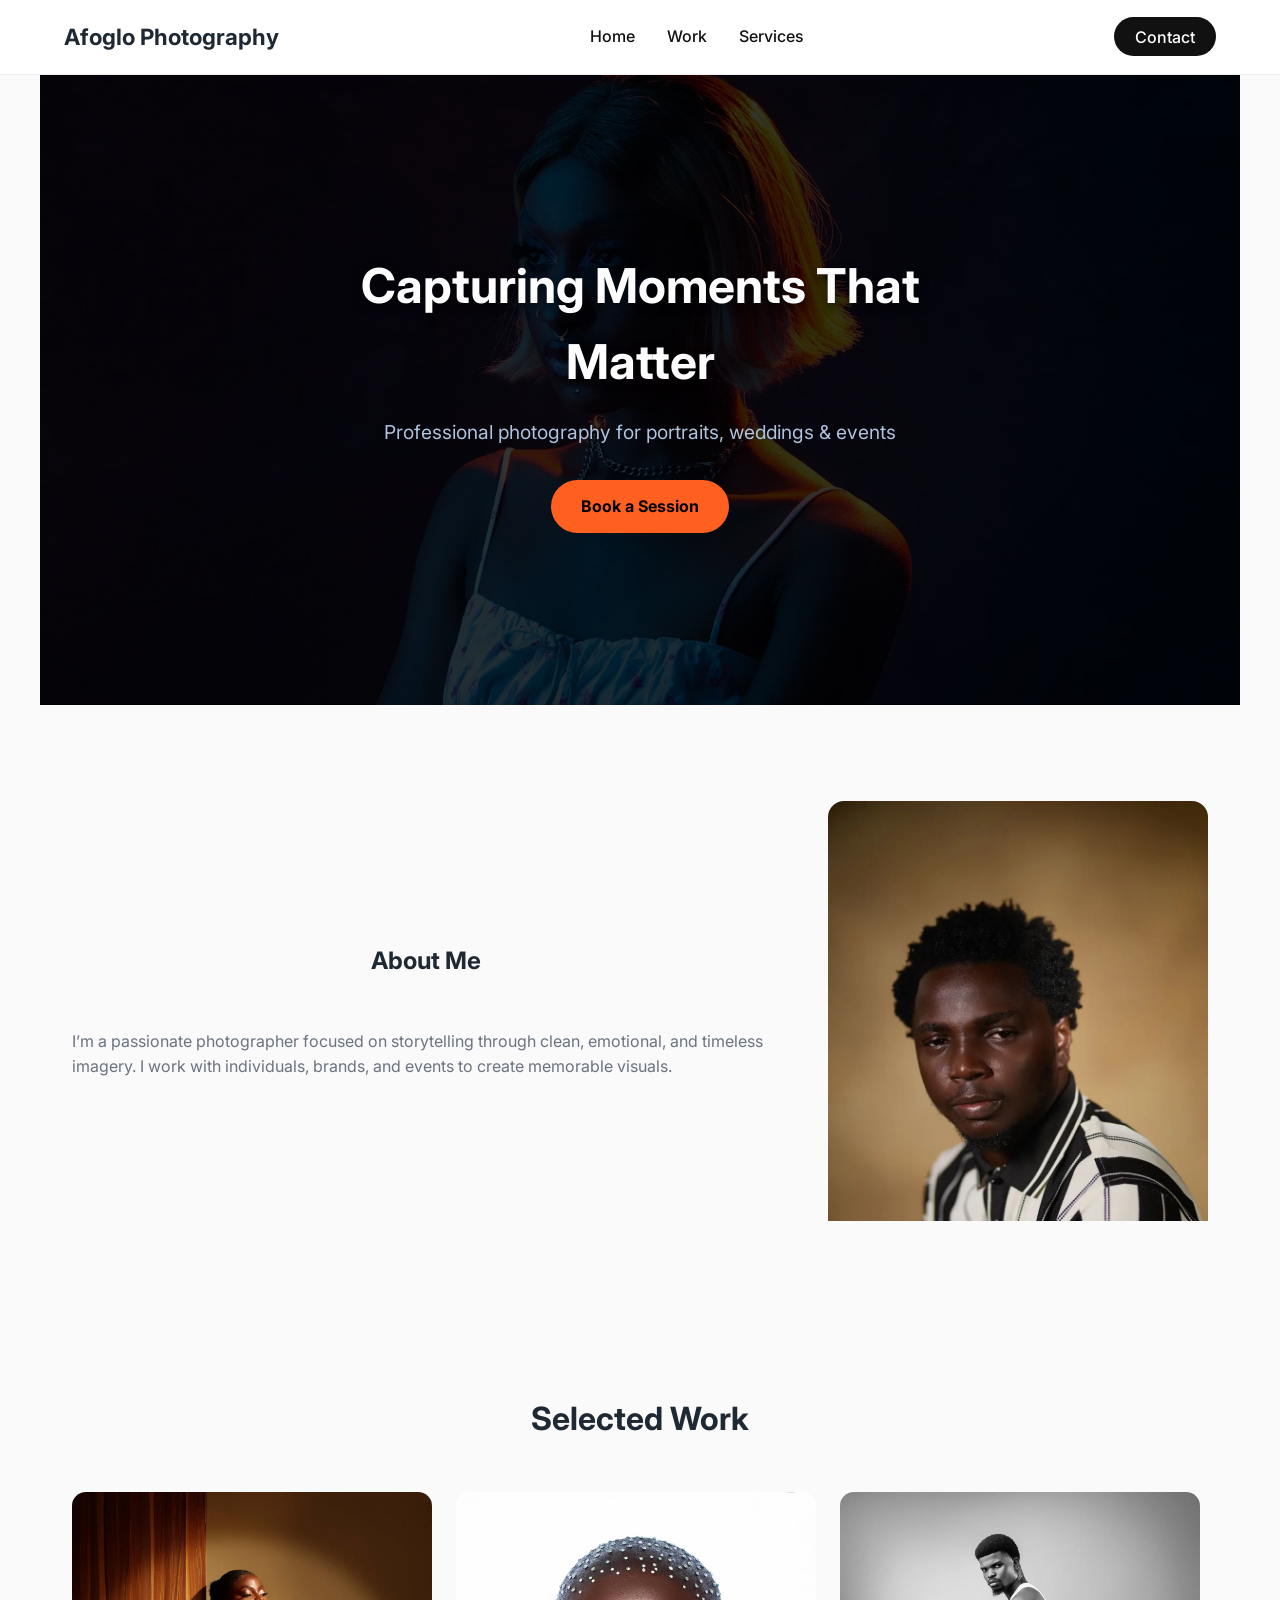
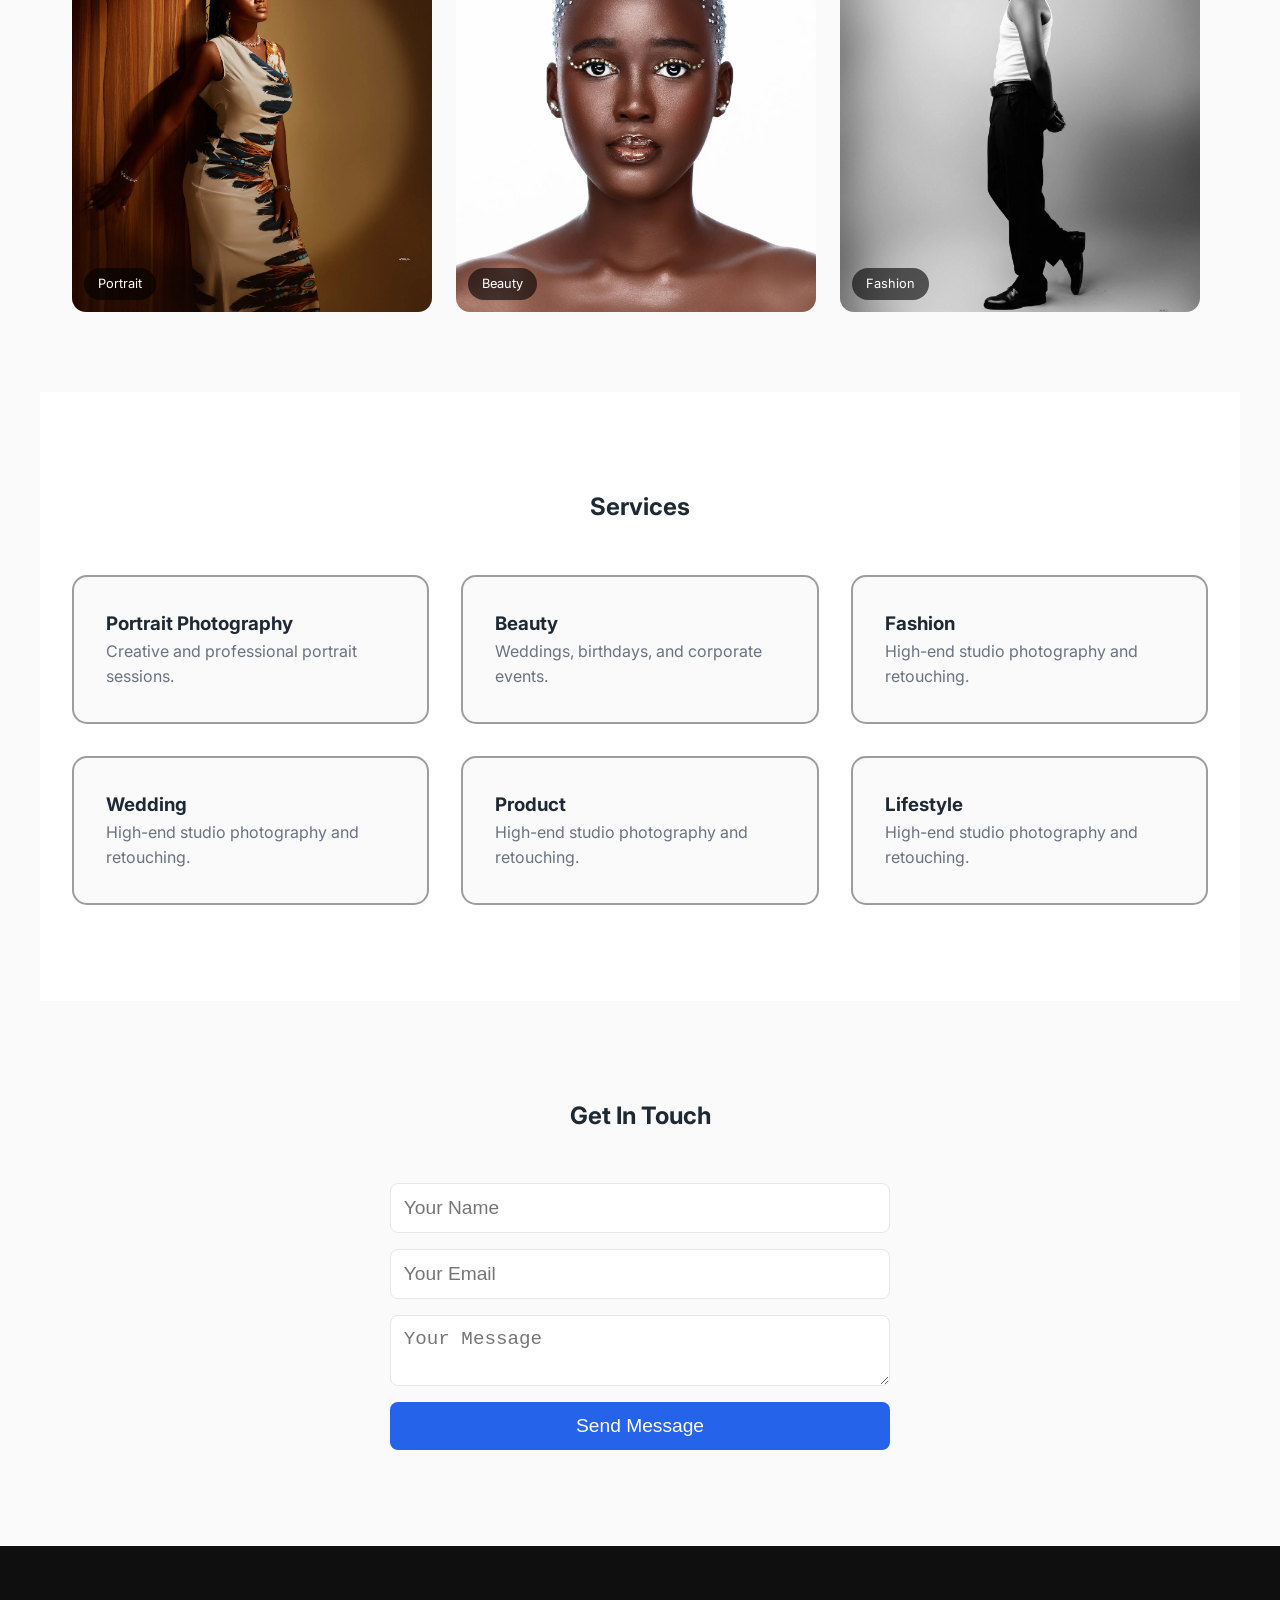
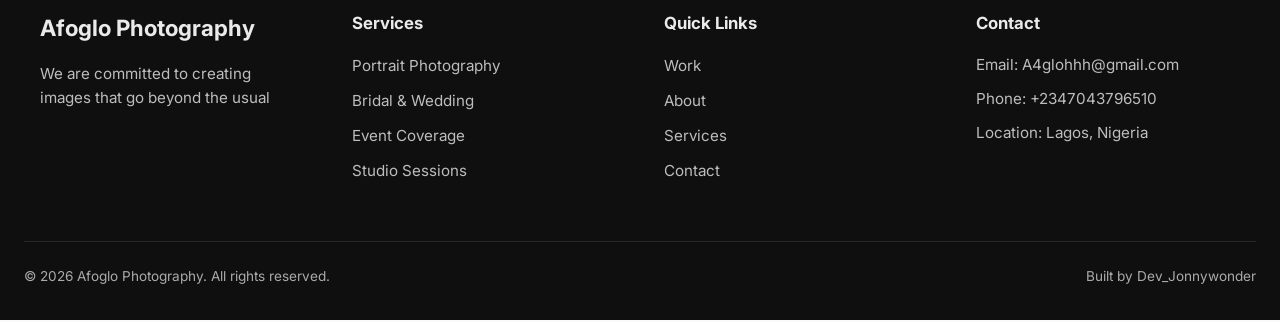
==== index.html @ d900d362 "update all the changes made" ====
<!DOCTYPE html>
<html lang="en">

<head>
  <meta charset="UTF-8" />
  <meta name="viewport" content="width=device-width, initial-scale=1.0" />
  <title>Photographer Portfolio</title>

  <link href="https://fonts.googleapis.com/css2?family=Inter:wght@300;400;600&display=swap" rel="stylesheet">
  <link rel="stylesheet" href="/styles/afoglo.css">
</head>

<body>

  <!-- ================= NAVBAR ================= -->
  <header class="site-header">
    <nav class="navbar">
      <h1 class="logo">Afoglo Photography</h1>

      <!-- Mobile menu toggle -->
      <div class="mobile-menu-toggle">&#9776;</div>

      <ul class="nav-links">
        <li><a href="index.html">Home</a></li>
        <li><a href="#selected-work">Work</a></li>
        <li><a href="#services">Services</a></li>

      </ul>
      <ul class="nav-cta">
        <li><a href="#contact" class="cta-link">Contact</a></li>
      </ul>

    </nav>
  </header>

  <!-- ================= HERO ================= -->
  <section class="hero">
    <div class="hero-content">
      <h1>Capturing Moments That Matter</h1>
      <p>Professional photography for portraits, weddings & events</p>

      <div class="hero-buttons">
        <!-- <a href="#portfolio" class="btn">View Portfolio</a> -->
        <a href="#contact" class="btn btn-outline">Book a Session</a>
      </div>
    </div>
  </section>

  <!-- ================= ABOUT ================= -->
  <section id="about" class="about">
    <div class="about-container">
      <!-- text and h2 first -->
      <div class="about-text">
        <h2>About Me</h2>
        <p>
          I’m a passionate photographer focused on storytelling through
          clean, emotional, and timeless imagery. I work with individuals,
          brands, and events to create memorable visuals.
        </p>
      </div>
      <!--text to the end  -->
      <div class="about-image">
        <img src="/images/afo-by-day.webp" alt="Photographer portrait" loading="lazy">
      </div>
    </div>
  </section>

  <!-- ================= SELECTED WORK ================= -->
  <section class="selected-work" id="selected-work">
    <div class="section-header">
      <h2>Selected Work</h2>
    </div>

    <div class="work-scroll-wrapper">
      <div class="work-scroll">
        <div class="work-card">
          <img src="/images/Portrait-one(Ireti).webp" alt="portrait-picture/Afoglo/photography" loading="lazy">
          <a href="#" class="tag">Portrait</a>
        </div>
        <div class="work-card">
          <img src="/images/Beauty-two(Bukola).webp" alt="portrait-picture/Afoglo/photography" loading="lazy">
          <a href="#" class="tag">Beauty</a>
        </div>
        <div class="work-card">
          <img src="images/Fashion-one(Kiral).webp" alt="portrait-picture/Afoglo/photography" loading="lazy">
          <a href="#" class="tag">Fashion</a>
        </div>
        <div class="work-card">
          <img src="images/Wedding-one.webp" alt="portrait-picture/Afoglo/photography" loading="lazy">
          <a href="#" class="tag">Wedding</a>
        </div>
        <div class="work-card">
          <img src="images/Product-one (ADEWEX).webp" alt="portrait-picture/Afoglo/photography" loading="lazy">
          <a href="#" class="tag">Product</a>
        </div>
        <div class="work-card">
          <img src="images/lifestyle-one.webp" alt="portrait-picture/Afoglo/photography" loading="lazy">
          <a href="#" class="tag">Lifestyle</a>
        </div>
      </div>

    </div>

  </section>

  <!-- ================= SERVICES ================= -->
  <section id="services" class="services">
    <h2>Services</h2>

    <div class="services-grid">
      <div class="service-card">
        <h3>Portrait Photography</h3>
        <p>Creative and professional portrait sessions.</p>
      </div>

      <div class="service-card">
        <h3>Beauty</h3>
        <p>Weddings, birthdays, and corporate events.</p>
      </div>

      <div class="service-card">
        <h3>Fashion</h3>
        <p>High-end studio photography and retouching.</p>
      </div>
      <div class="service-card">
        <h3>Wedding</h3>
        <p>High-end studio photography and retouching.</p>
      </div>
      <div class="service-card">
        <h3>Product</h3>
        <p>High-end studio photography and retouching.</p>
      </div>
      <div class="service-card">
        <h3>Lifestyle</h3>
        <p>High-end studio photography and retouching.</p>
      </div>
    </div>
  </section>

  <!-- ================= CONTACT ================= -->
  <section id="contact" class="contact">
    <h2>Get In Touch</h2>

    <form class="contact-form">
      <input type="text" placeholder="Your Name" required>
      <input type="email" placeholder="Your Email" required>
      <textarea placeholder="Your Message" required></textarea>
      <button type="submit">Send Message</button>
    </form>
  </section>

  <!-- ================= FOOTER ================= -->
  <footer class="site-footer">
    <div class="footer-container">

      <!-- BRAND / LOGO -->
      <div class="footer-brand">
        <h2 class="footer-logo">Afoglo Photography</h2>
        <p>
          We are committed to creating images that go beyond the usual
        </p>
      </div>

      <!-- SERVICES -->
      <div class="footer-links">
        <h4>Services</h4>
        <ul>
          <li><a href="#services">Portrait Photography</a></li>
          <li><a href="#services">Bridal & Wedding</a></li>
          <li><a href="#services">Event Coverage</a></li>
          <li><a href="#services">Studio Sessions</a></li>
        </ul>
      </div>

      <!-- QUICK LINKS -->
      <div class="footer-links">
        <h4>Quick Links</h4>
        <ul>
          <li><a href="#selected-work">Work</a></li>
          <li><a href="#about">About</a></li>
          <li><a href="#services">Services</a></li>
          <li><a href="#contact">Contact</a></li>
        </ul>
      </div>

      <!-- CONTACT -->
      <div class="footer-contact">
        <h4>Contact</h4>
        <p>Email: <a href="mailto:A4glohhh@gmail.com">A4glohhh@gmail.com
          </a></p>
        <p>Phone: <a href="tel:07043796510">+2347043796510</a></p>
        <p>Location: Lagos, Nigeria</p>
      </div>

    </div>

    <!-- BOTTOM BAR -->
    <div class="footer-bottom">
      <p>© 2026 Afoglo Photography. All rights reserved.</p>
      <p>Built by Dev_Jonnywonder</p>
    </div>
  </footer>
  <script src="js/navbar.js" defer></script>
</body>

</html>
---- styles/afoglo.css ----
* {
  margin: 0;
  padding: 0;
  box-sizing: border-box;
}

body {
  font-family: 'Inter', sans-serif;
  background: #fafafa;
  color: #1f2933;
  line-height: 1.6;
}

img {
  /* width: 100%; */
  display: block;
}

/* desktop */
.site-header {
  position: sticky;
  top: 0;
  background: #ffffff;
  z-index: 1000;
  border-bottom: 1px solid #eee;
}

.navbar {
  max-width: 1200px;
  margin: auto;
  padding: 1.2rem 1.5rem;
  display: flex;
  align-items: center;
  justify-content: space-between;
}

.logo {
  font-size: 1.4rem;
  font-weight: 700;
}

/* NAV LINKS */
.nav-links {
  display: flex;
  gap: 2rem;
  list-style: none;
}

.nav-links a {
  text-decoration: none;
  color: #111;
  font-weight: 500;
}

/* CTA */
.nav-cta {
  list-style: none;
}

.nav-cta a {
  background: #111;
  color: #fff;
  padding: 0.6rem 1.3rem;
  border-radius: 30px;
  text-decoration: none;
  font-weight: 500;
}

/* MOBILE TOGGLE */
.mobile-menu-toggle {
  display: none;
  font-size: 1.8rem;
  cursor: pointer;
}

/* mobile navbar */
@media (max-width: 768px) {
  .mobile-menu-toggle {
    display: block;
  }

  /* Hide nav links by default */
  .nav-links {
    position: absolute;
    top: 100%;
    left: 0;
    width: 100%;
    background: #ffffff;
    flex-direction: column;
    align-items: center;
    gap: 1.5rem;
    padding: 2rem 0;
    display: none;
    border-bottom: 1px solid #eee;
  }

  /* Show menu when active */
  .nav-links.active {
    display: flex;
  }

  /* Keep CTA OUTSIDE menu */
  .nav-cta {
    display: none;
  }
}


/* ================= HERO ================= */
.hero {
  position: relative;
  min-height: 70vh;
  display: flex;
  align-items: center;
  justify-content: center;
  text-align: center;
  /* padding: 3rem 2rem; */

  background:
    linear-gradient(rgba(0, 0, 0, 0.55), rgba(0, 0, 0, 0.55)),
    url("/images/bg-image.webp") center / cover no-repeat;

}

.hero h1 {
  color: #FDFDFD;
  font-size: 3rem;
  margin-bottom: 1rem;
  text-shadow: 0px 4px 10px rgba(0, 0, 0, 0.5);
}

.hero p {
  color: #B0C4DE;
  line-height: 1, 6;
  font-size: 1.2rem;
  margin: 1rem 0 2rem;
}

.hero-buttons {
  display: flex;
  justify-content: center;
  gap: 1rem;
}

.hero::before {
  content: "";
  position: absolute;
  inset: 0;
  background: rgba(0, 0, 0, 0.55);
  /* dark overlay */
}

.hero-content {
  position: relative;
  z-index: 2;
  max-width: 700px;
  padding: 0 1rem;
}

/* Buttons */

.btn-outline {
  padding: 0.85rem 1.9rem;
  border-radius: 30px;
  text-decoration: none;
  font-size: 1rem;
  font-weight: bold;
  background: transparent;
  border: none;
  color: #000;
  background-color: #ff5f1f;
  transition: 0.55s ease;
}

.btn-outline:hover {
  background: #E64A19;
  color: white;
  border: none;
}

/* ================= SECTIONS ================= */
section {
  max-width: 1200px;
  margin: auto;
  padding: 6rem 2rem;
}

section h2 {
  text-align: center;
  margin-bottom: 3rem;
}


/* ================= ABOUT ================= */
.about-container {
  display: flex;
  gap: 3rem;
  align-items: center;
}

.about-image {
  max-width: 380px;
  max-height: 420px;
  width: 100%;
  overflow: hidden;
}

.about-image img {
  width: 100%;
  height: 100%;
  border-radius: 16px;
  object-fit: cover;

}

.about-text p {
  color: #6b7280;
}

/* ================= SELECTED WORK SCROLL ================= */
.selected-work {
  padding: 4rem 2rem;
}

.section-header h2 {
  margin-top: 12px;
  font-size: 2rem;
  text-align: center;
}

.work-scroll {
  display: flex;
  gap: 1.5rem;
  overflow-x: auto;
  padding-bottom: 1rem;
  scroll-snap-type: x mandatory;
  -webkit-overflow-scrolling: touch;
}

.work-scroll::-webkit-scrollbar {
  height: 6px;
}

.work-scroll::-webkit-scrollbar-thumb {
  background: #d1d5db;
  border-radius: 10px;
}

.work-scroll img {
  width: 280px;
  height: 380px;
  object-fit: cover;
  border-radius: 14px;
  flex-shrink: 0;
  scroll-snap-align: start;
  transition: transform 0.3s ease;
  cursor: pointer;
}

.work-scroll img:hover {
  transform: scale(1.04);
}


/* ================= CATEGORY TAGS ================= */
.tag {
  position: absolute;
  bottom: 12px;
  left: 12px;
  padding: 6px 14px;
  background: rgba(0, 0, 0, 0.6);
  color: #fff;
  border-radius: 20px;
  font-size: 0.8rem;
  text-decoration: none;
  transition: background 0.3s;
}

.tag:hover {
  background: #828ea7;
  font-weight: bold;
}

/* ================= SELECTED WORK IMAGE SIZING ================= */
.work-card {
  position: relative;
  flex-shrink: 0;
  width: calc((100vw - 6rem) / 3);
  /* 3 images on desktop */
  max-width: 360px;
}

.work-card img {
  width: 100%;
  height: 420px;
  object-fit: cover;
  border-radius: 14px;
}

/* Tablet – 2 images */
@media (max-width: 1024px) {
  .work-card {
    width: calc((100vw - 4rem) / 2);
  }
}

/* Mobile – 1 image */
@media (max-width: 600px) {
  .work-card {
    width: 85vw;
  }
}

/* ================= PORTFOLIO ================= */
.portfolio-grid {
  display: grid;
  grid-template-columns: repeat(auto-fit, minmax(280px, 1fr));
  gap: 1.5rem;
}

.portfolio-grid img {
  border: 2px solid;
  border-radius: 12px;
  transition: transform 0.3s ease;
}

.portfolio-grid img:hover {
  transform: scale(1.05);
}

/* ================= SERVICES ================= */
.services {
  background: #ffffff;
}

/* desktop */
.services-grid {
  display: grid;
  grid-template-columns: repeat(3, 1fr);
  gap: 2rem;
}

/* tablet */
@media (max-width: 1024px) {
  .services-grid {
    grid-template-columns: repeat(2, 1fr);
  }
}

/* mobile */
@media (max-width: 600px) {
  .services-grid {
    grid-template-columns: 1fr;
  }
}

.service-card {
  padding: 2rem;
  background: #fafafa;
  border-radius: 15px;
  border: 2px solid #9c9d9e;
}

.service-card p {
  color: #6b7280;
}

.service-card:hover {
  transform: translateY(-6px);
  transition: 0.3s ease;
}

/* ================= CONTACT ================= */
.contact-form {
  max-width: 500px;
  margin: auto;
  display: flex;
  flex-direction: column;
  gap: 1rem;
}

.contact-form input,
.contact-form textarea {
  padding: 0.8rem;
  background: #ffffff;
  border: 1px solid #e5e7eb;
  border-radius: 8px;
  color: #1f2933;
  font-size: 1.2rem;
}

.contact-form button {
  background: #2563eb;
  border: none;
  padding: 0.8rem;
  border-radius: 8px;
  color: #ffffff;
  cursor: pointer;
  font-size: 1.2rem;
}

/* ================= FOOTER ================= */
.site-footer {
  background: #0f0f0f;
  color: #eaeaea;
  padding: 4rem 1.5rem 2rem;
}

.footer-container {
  max-width: 1200px;
  margin: auto;
  display: grid;
  grid-template-columns: repeat(4, 1fr);
  gap: 3rem;
}

/* Brand */
.footer-logo {
  font-size: 1.4rem;
  margin-bottom: 1rem;
}

.footer-brand p {
  font-size: 0.95rem;
  color: #bdbdbd;
  line-height: 1.6;
}

/* Links */
.footer-links h4,
.footer-contact h4 {
  margin-bottom: 1rem;
  font-size: 1.05rem;
}

.footer-links ul {
  list-style: none;
  padding: 0;
}

.footer-links li {
  margin-bottom: 0.6rem;
}

.footer-links a,
.footer-contact a {
  color: #bdbdbd;
  text-decoration: none;
  font-size: 0.95rem;
}

.footer-links a:hover,
.footer-contact a:hover {
  color: #ffffff;
}

/* Contact */
.footer-contact p {
  font-size: 0.95rem;
  margin-bottom: 0.6rem;
  color: #bdbdbd;
}

/* Bottom bar */
.footer-bottom {
  margin-top: 3rem;
  padding-top: 1.5rem;
  border-top: 1px solid rgba(255, 255, 255, 0.1);
  display: flex;
  justify-content: space-between;
  flex-wrap: wrap;
  font-size: 0.85rem;
  color: #aaa;
}

/* Responsiveness for footer */
@media (max-width: 900px) {
  .footer-container {
    grid-template-columns: repeat(2, 1fr);
  }
}

@media (max-width: 600px) {
  .footer-container {
    grid-template-columns: 1fr;
    text-align: center;
  }

  .footer-bottom {
    flex-direction: column;
    gap: 0.6rem;
    text-align: center;
  }
}

/* ================= RESPONSIVE ================= */
@media (max-width: 768px) {
  .about-container {
    flex-direction: column;
    text-align: center;
  }

  .about-image {
    max-width: 260px;
    max-height: 300px;
  }

  .about-text {
    order: 2;
  }

  .about-image {
    order: 1;
  }

  .hero h2 {
    font-size: 2.2rem;
  }

  .nav-links {
    gap: 1.2rem;
  }
}

/* MOBILE */
@media (max-width: 768px) {
  .scroll-row img {
    width: 240px;
    height: 320px;
  }
}
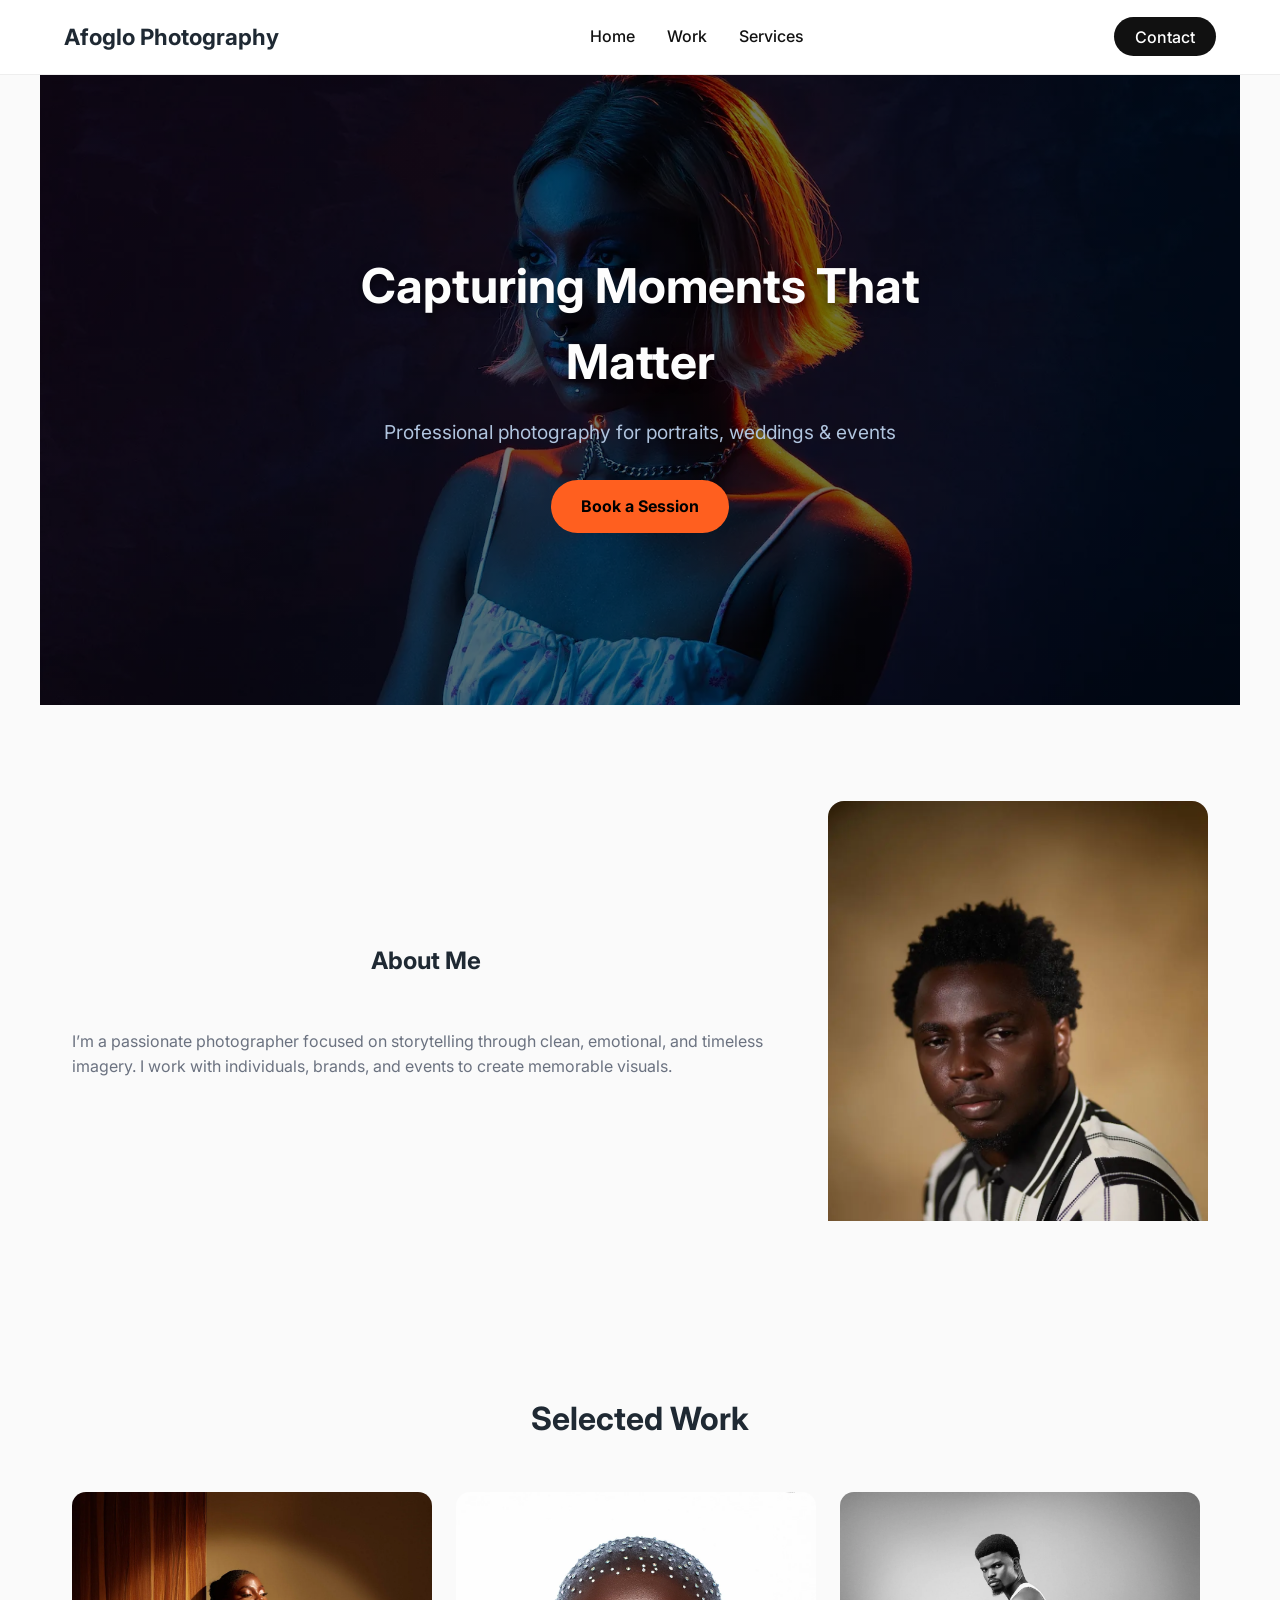
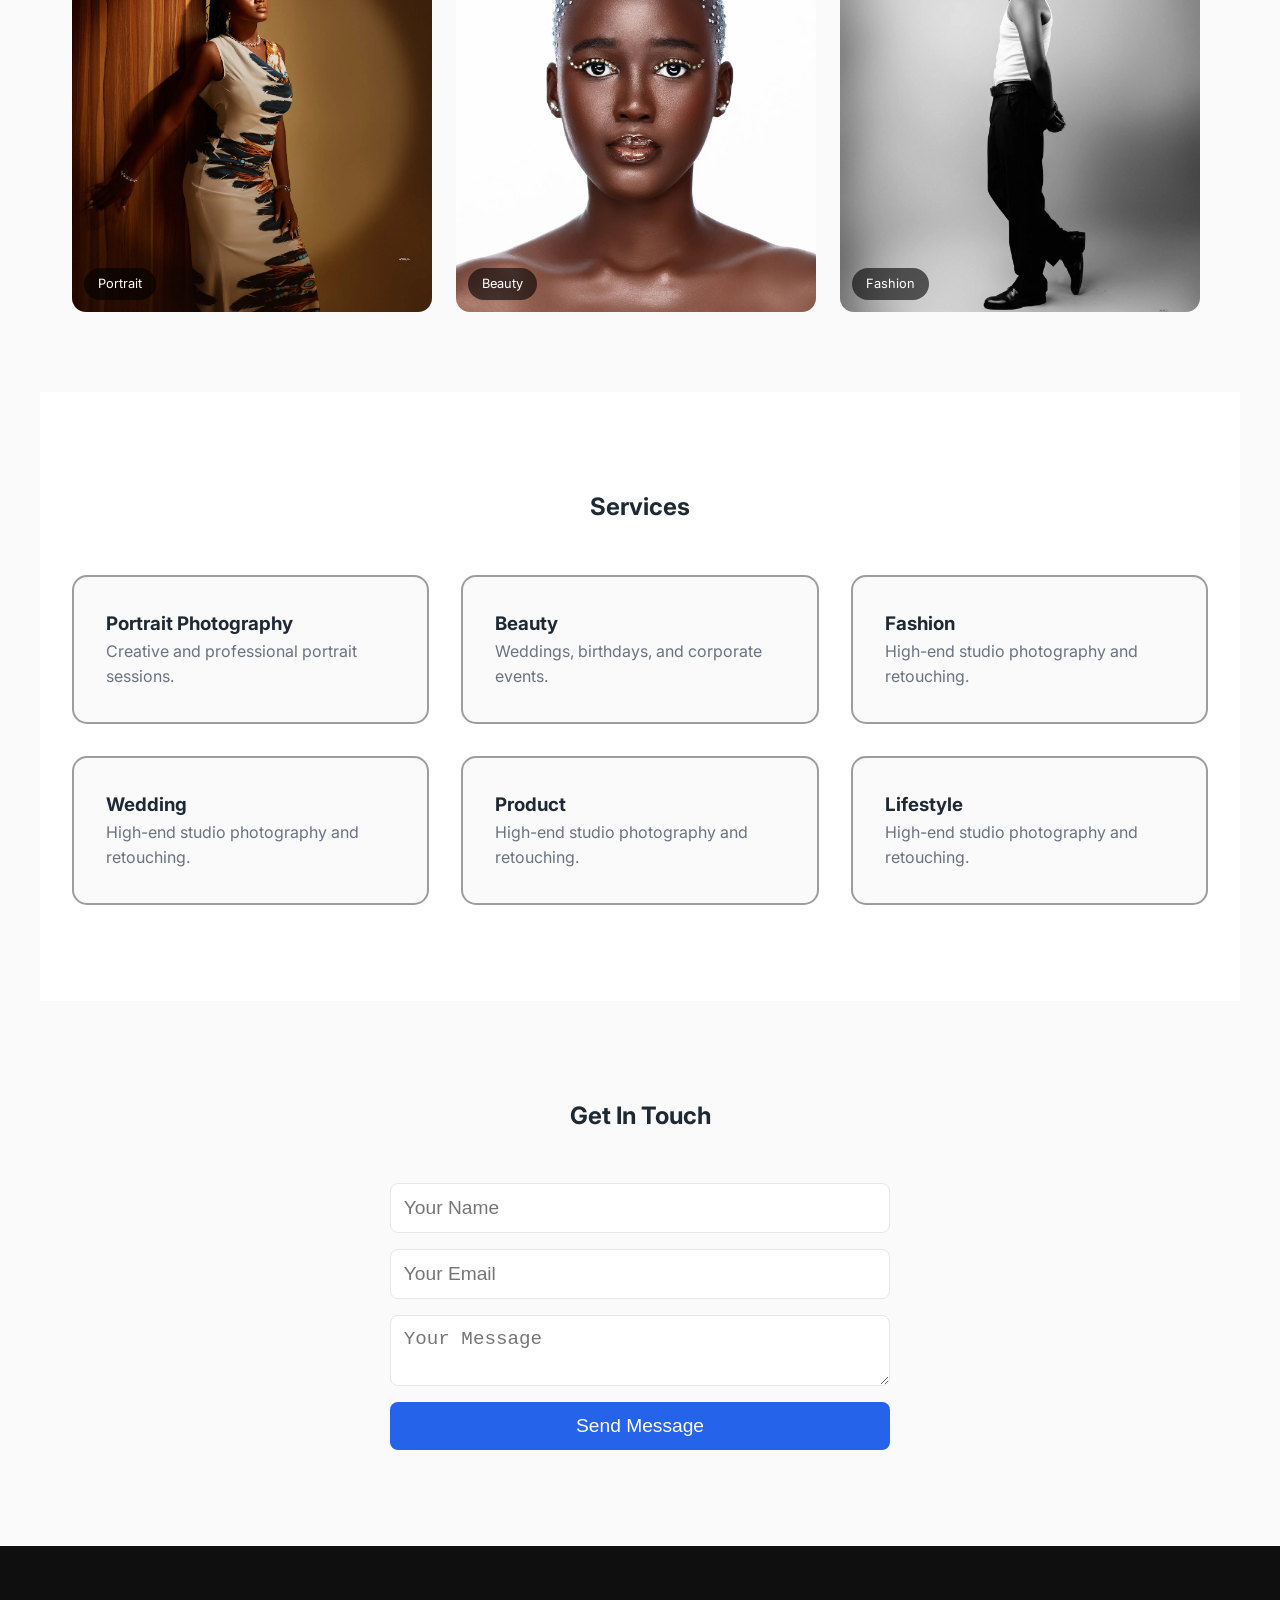
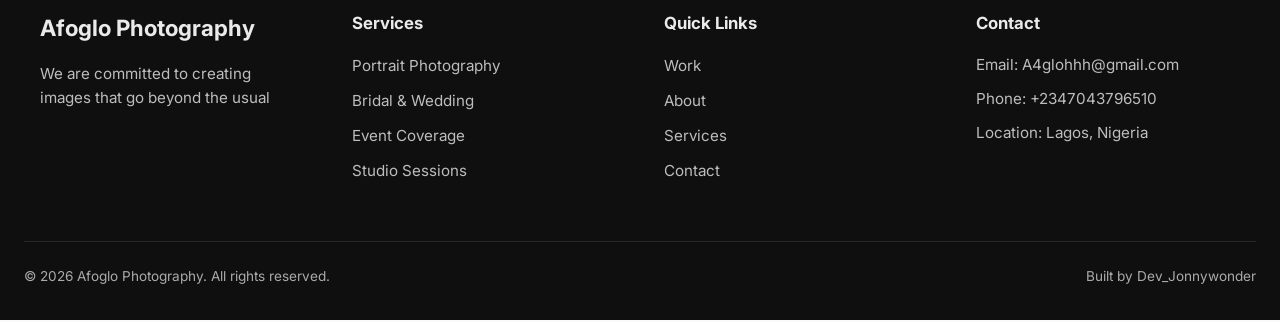
==== commit de0df8d3: "update all changes made recently" ====
--- a/index.html
+++ b/index.html
@@ -7,12 +7,13 @@
   <title>Photographer Portfolio</title>
 
   <link href="https://fonts.googleapis.com/css2?family=Inter:wght@300;400;600&display=swap" rel="stylesheet">
+
   <link rel="stylesheet" href="/styles/afoglo.css">
 </head>
 
 <body>
 
-  <!-- ================= NAVBAR ================= -->
+  <!--  NAVBAR-->
   <header class="site-header">
     <nav class="navbar">
       <h1 class="logo">Afoglo Photography</h1>
@@ -33,20 +34,21 @@
     </nav>
   </header>
 
-  <!-- ================= HERO ================= -->
-  <section class="hero">
+  <!-- HERO -->
+  <section class="hero" style="background:
+    linear-gradient(rgba(0, 0, 0, 0.55), rgba(0, 0, 0, 0.55)),
+    url('/images/bg-image.webp') center / cover no-repeat;">
     <div class="hero-content">
       <h1>Capturing Moments That Matter</h1>
       <p>Professional photography for portraits, weddings & events</p>
 
       <div class="hero-buttons">
-        <!-- <a href="#portfolio" class="btn">View Portfolio</a> -->
         <a href="#contact" class="btn btn-outline">Book a Session</a>
       </div>
     </div>
   </section>
 
-  <!-- ================= ABOUT ================= -->
+  <!-- ABOUT -->
   <section id="about" class="about">
     <div class="about-container">
       <!-- text and h2 first -->
@@ -65,7 +67,7 @@
     </div>
   </section>
 
-  <!-- ================= SELECTED WORK ================= -->
+  <!-- SELECTED WORK -->
   <section class="selected-work" id="selected-work">
     <div class="section-header">
       <h2>Selected Work</h2>
@@ -103,7 +105,7 @@
 
   </section>
 
-  <!-- ================= SERVICES ================= -->
+  <!--SERVICES-->
   <section id="services" class="services">
     <h2>Services</h2>
 
@@ -137,7 +139,7 @@
     </div>
   </section>
 
-  <!-- ================= CONTACT ================= -->
+  <!--CONTACT -->
   <section id="contact" class="contact">
     <h2>Get In Touch</h2>
 
@@ -149,7 +151,7 @@
     </form>
   </section>
 
-  <!-- ================= FOOTER ================= -->
+  <!--FOOTER-->
   <footer class="site-footer">
     <div class="footer-container">
 
--- a/styles/afoglo.css
+++ b/styles/afoglo.css
@@ -105,8 +105,7 @@
   }
 }
 
-
-/* ================= HERO ================= */
+/* HERO*/
 .hero {
   position: relative;
   min-height: 70vh;
@@ -114,12 +113,6 @@
   align-items: center;
   justify-content: center;
   text-align: center;
-  /* padding: 3rem 2rem; */
-
-  background:
-    linear-gradient(rgba(0, 0, 0, 0.55), rgba(0, 0, 0, 0.55)),
-    url("/images/bg-image.webp") center / cover no-repeat;
-
 }
 
 .hero h1 {
@@ -131,7 +124,7 @@
 
 .hero p {
   color: #B0C4DE;
-  line-height: 1, 6;
+  line-height: 1.6;
   font-size: 1.2rem;
   margin: 1rem 0 2rem;
 }
@@ -140,14 +133,6 @@
   display: flex;
   justify-content: center;
   gap: 1rem;
-}
-
-.hero::before {
-  content: "";
-  position: absolute;
-  inset: 0;
-  background: rgba(0, 0, 0, 0.55);
-  /* dark overlay */
 }
 
 .hero-content {
@@ -217,7 +202,35 @@
   color: #6b7280;
 }
 
-/* ================= SELECTED WORK SCROLL ================= */
+/* RESPONSIVE for About */
+@media (max-width: 768px) {
+  .about-container {
+    flex-direction: column;
+    text-align: center;
+  }
+
+  .about-image {
+    max-width: 260px;
+    max-height: 300px;
+  }
+
+  .about-text {
+    order: 2;
+  }
+
+  .about-image {
+    order: 1;
+  }
+
+  .hero h2 {
+    font-size: 2.2rem;
+  }
+
+  .nav-links {
+    gap: 1.2rem;
+  }
+}
+/*SELECTED WORK SCROLL*/
 .selected-work {
   padding: 4rem 2rem;
 }
@@ -262,7 +275,7 @@
 }
 
 
-/* ================= CATEGORY TAGS ================= */
+/*CATEGORY TAGS*/
 .tag {
   position: absolute;
   bottom: 12px;
@@ -281,7 +294,7 @@
   font-weight: bold;
 }
 
-/* ================= SELECTED WORK IMAGE SIZING ================= */
+/*SELECTED WORK IMAGE SIZING*/
 .work-card {
   position: relative;
   flex-shrink: 0;
@@ -311,24 +324,13 @@
   }
 }
 
-/* ================= PORTFOLIO ================= */
-.portfolio-grid {
-  display: grid;
-  grid-template-columns: repeat(auto-fit, minmax(280px, 1fr));
-  gap: 1.5rem;
-}
-
-.portfolio-grid img {
-  border: 2px solid;
-  border-radius: 12px;
-  transition: transform 0.3s ease;
-}
+/*PORTFOLIO*/
 
 .portfolio-grid img:hover {
   transform: scale(1.05);
 }
 
-/* ================= SERVICES ================= */
+/*SERVICES*/
 .services {
   background: #ffffff;
 }
@@ -370,7 +372,7 @@
   transition: 0.3s ease;
 }
 
-/* ================= CONTACT ================= */
+/*CONTACT*/
 .contact-form {
   max-width: 500px;
   margin: auto;
@@ -399,7 +401,7 @@
   font-size: 1.2rem;
 }
 
-/* ================= FOOTER ================= */
+/*FOOTER*/
 .site-footer {
   background: #0f0f0f;
   color: #eaeaea;
@@ -491,41 +493,4 @@
     gap: 0.6rem;
     text-align: center;
   }
-}
-
-/* ================= RESPONSIVE ================= */
-@media (max-width: 768px) {
-  .about-container {
-    flex-direction: column;
-    text-align: center;
-  }
-
-  .about-image {
-    max-width: 260px;
-    max-height: 300px;
-  }
-
-  .about-text {
-    order: 2;
-  }
-
-  .about-image {
-    order: 1;
-  }
-
-  .hero h2 {
-    font-size: 2.2rem;
-  }
-
-  .nav-links {
-    gap: 1.2rem;
-  }
-}
-
-/* MOBILE */
-@media (max-width: 768px) {
-  .scroll-row img {
-    width: 240px;
-    height: 320px;
-  }
 }
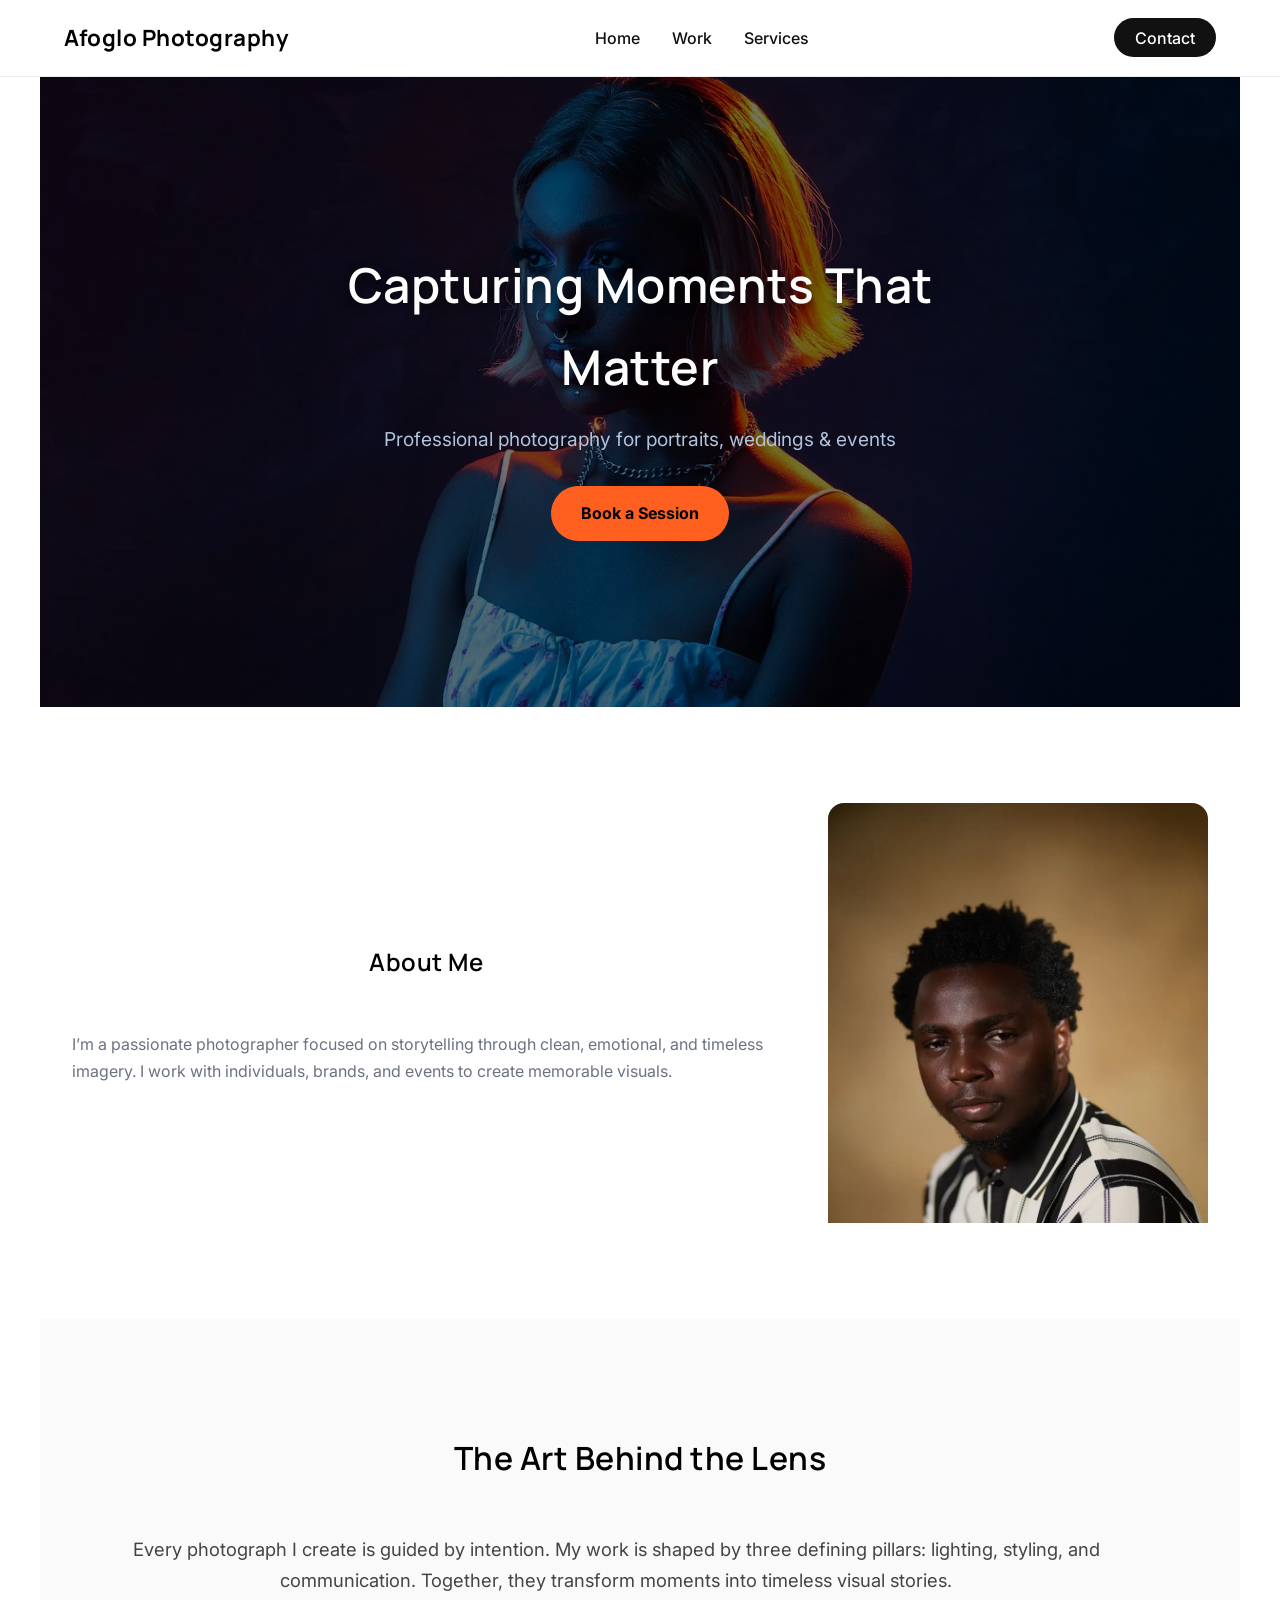
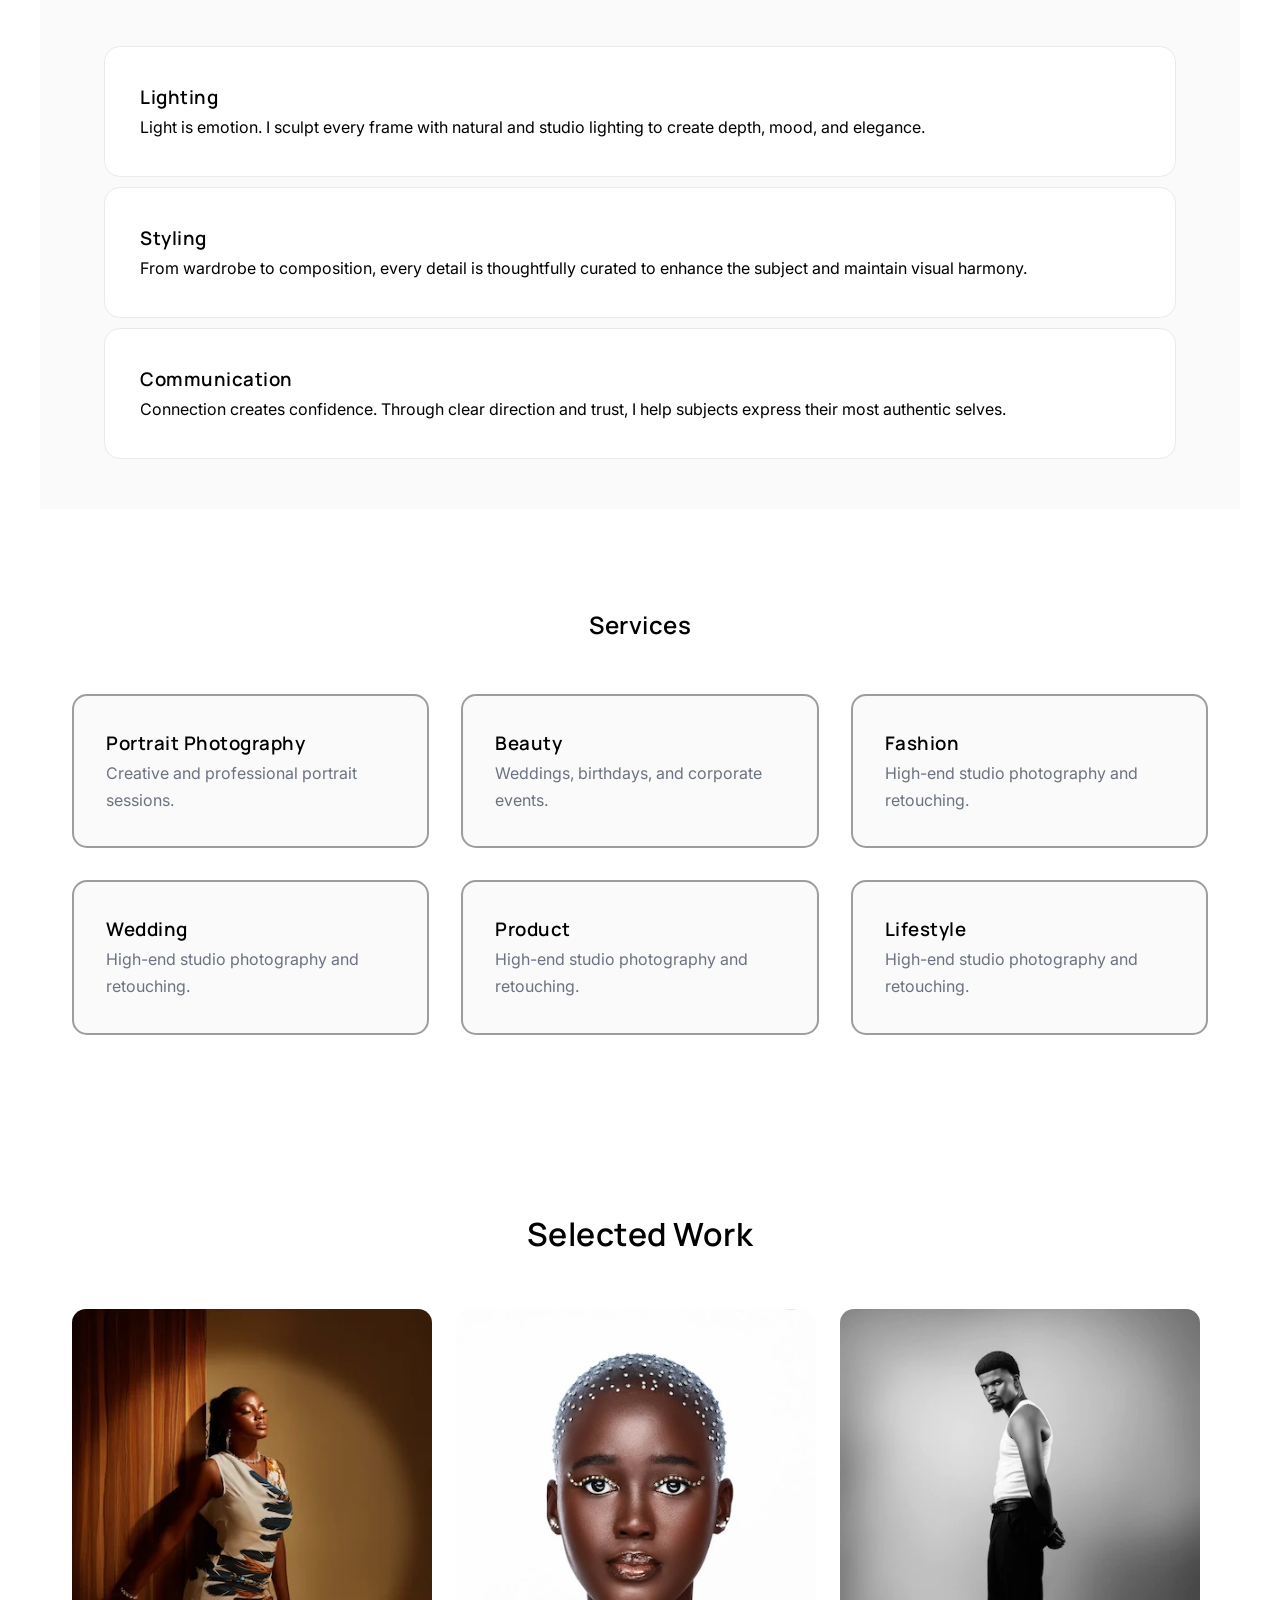
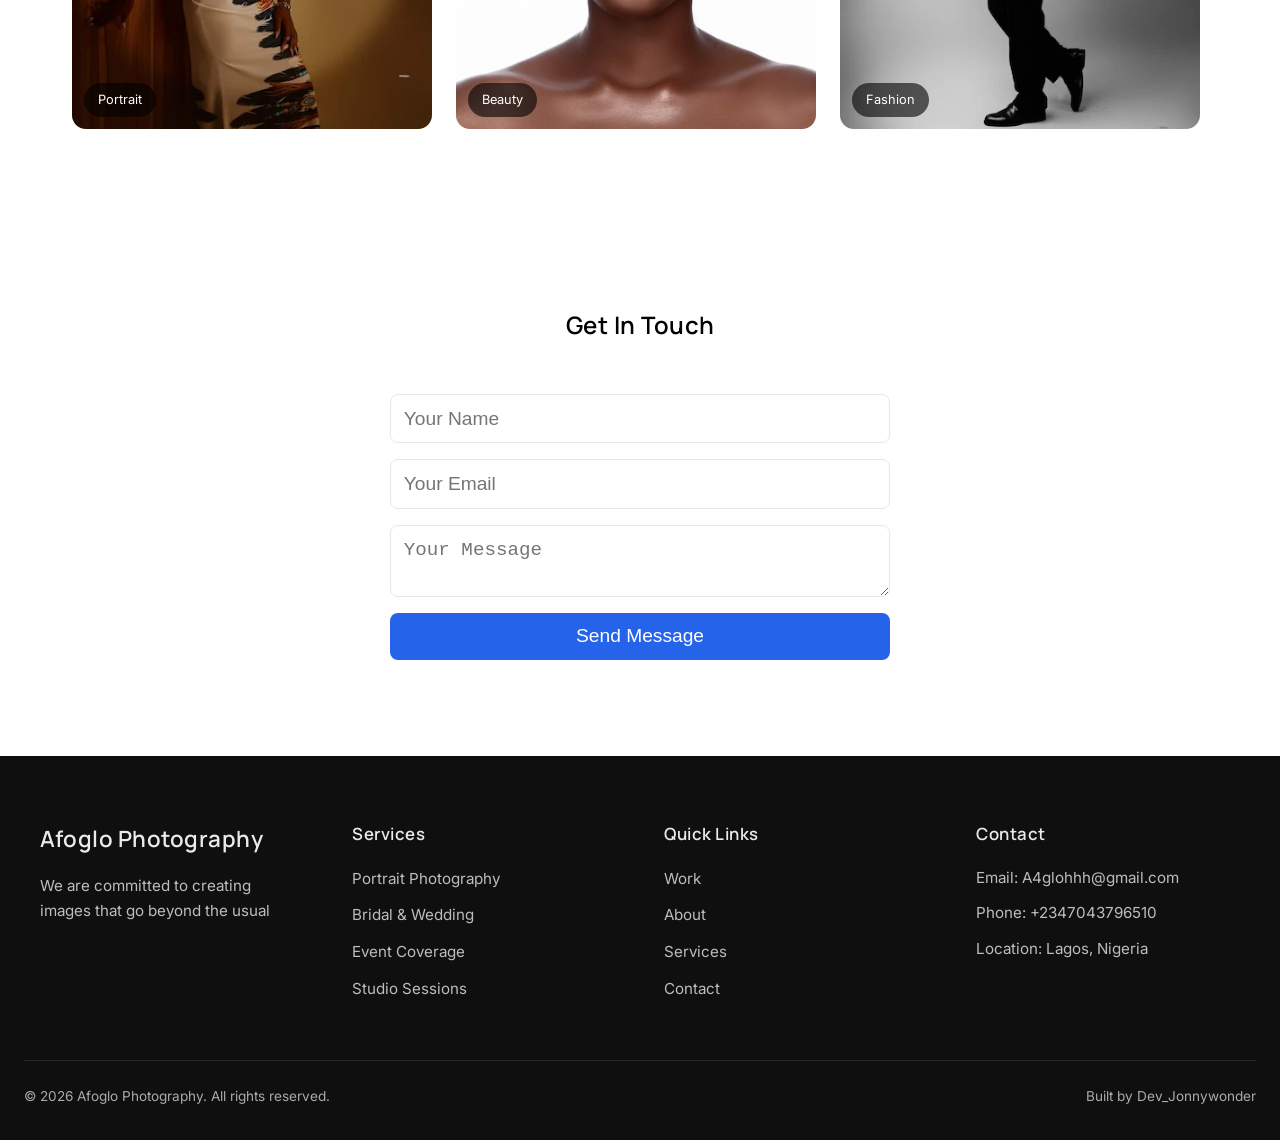
==== commit f41bb2e0: "update all changes made" ====
--- a/index.html
+++ b/index.html
@@ -5,9 +5,7 @@
   <meta charset="UTF-8" />
   <meta name="viewport" content="width=device-width, initial-scale=1.0" />
   <title>Photographer Portfolio</title>
-
-  <link href="https://fonts.googleapis.com/css2?family=Inter:wght@300;400;600&display=swap" rel="stylesheet">
-
+<link href="https://fonts.googleapis.com/css2?family=Inter:wght@300;400;500&family=Manrope:wght@400;500;600;700&display=swap" rel="stylesheet">
   <link rel="stylesheet" href="/styles/afoglo.css">
 </head>
 
@@ -66,7 +64,78 @@
       </div>
     </div>
   </section>
-
+  <section class="inspiration" id="inspiration">
+  <div class="section-header">
+    <h2>The Art Behind the Lens</h2>
+  </div>
+
+  <div class="inspiration-content">
+    <p class="inspiration-text">
+      Every photograph I create is guided by intention. 
+      My work is shaped by three defining pillars: lighting, styling, and communication. 
+      Together, they transform moments into timeless visual stories.
+    </p>
+
+    <div class="inspiration-grid">
+      <div class="inspiration-card">
+        <h3>Lighting</h3>
+        <p>
+          Light is emotion. I sculpt every frame with natural and studio lighting 
+          to create depth, mood, and elegance.
+        </p>
+      </div>
+
+      <div class="inspiration-card">
+        <h3>Styling</h3>
+        <p>
+          From wardrobe to composition, every detail is thoughtfully curated 
+          to enhance the subject and maintain visual harmony.
+        </p>
+      </div>
+
+      <div class="inspiration-card">
+        <h3>Communication</h3>
+        <p>
+          Connection creates confidence. Through clear direction and trust, 
+          I help subjects express their most authentic selves.
+        </p>
+      </div>
+    </div>
+  </div>
+</section>
+<!--SERVICES-->
+  <section id="services" class="services">
+    <h2>Services</h2>
+
+    <div class="services-grid">
+      <div class="service-card">
+        <h3>Portrait Photography</h3>
+        <p>Creative and professional portrait sessions.</p>
+      </div>
+
+      <div class="service-card">
+        <h3>Beauty</h3>
+        <p>Weddings, birthdays, and corporate events.</p>
+      </div>
+
+      <div class="service-card">
+        <h3>Fashion</h3>
+        <p>High-end studio photography and retouching.</p>
+      </div>
+      <div class="service-card">
+        <h3>Wedding</h3>
+        <p>High-end studio photography and retouching.</p>
+      </div>
+      <div class="service-card">
+        <h3>Product</h3>
+        <p>High-end studio photography and retouching.</p>
+      </div>
+      <div class="service-card">
+        <h3>Lifestyle</h3>
+        <p>High-end studio photography and retouching.</p>
+      </div>
+    </div>
+  </section>
   <!-- SELECTED WORK -->
   <section class="selected-work" id="selected-work">
     <div class="section-header">
@@ -76,27 +145,63 @@
     <div class="work-scroll-wrapper">
       <div class="work-scroll">
         <div class="work-card">
-          <img src="/images/Portrait-one(Ireti).webp" alt="portrait-picture/Afoglo/photography" loading="lazy">
+          <img src="images/Portrait(1)-800.webp" 
+          srcset="images/Portrait(1)-400.webp 400w,
+           images/Portrait(1)-800.webp 800w,
+           images/Portrait(1)-1000.webp 1000w" 
+          sizes="(max-width: 600px) 85vw,
+                  (max-width: 1024px) 45vw, 30vw" 
+          alt="Portrait picture by Afoglo photography" loading="lazy">
           <a href="#" class="tag">Portrait</a>
         </div>
         <div class="work-card">
-          <img src="/images/Beauty-two(Bukola).webp" alt="portrait-picture/Afoglo/photography" loading="lazy">
+          <img src="images/Beauty(1)-800.webp" 
+          srcset="images/Beauty(1)-400.webp 400w,
+          images/Beauty(1)-800.webp 800w, 
+          images/Beauty(1)-1000.webp 1000w" 
+          sizes="(max-width: 600px) 85vw,
+                (max-width: 1024px) 45vw, 30vw" 
+          alt="Beauty picture by Afoglo/photography" loading="lazy">
           <a href="#" class="tag">Beauty</a>
         </div>
         <div class="work-card">
-          <img src="images/Fashion-one(Kiral).webp" alt="portrait-picture/Afoglo/photography" loading="lazy">
+          <img src="images/Fashion(1)-800.webp" 
+          srcset="images/Fashion(1)-400.webp 400w,
+          images/Fashion(1)-800.webp 800w,
+          images/Fashion(1)-1000.webp 1000w"
+          sizes="(max-width: 600px) 85vw,
+                (max-width: 1024px) 45vw, 30vw" 
+          alt="Fashion picture by Afoglo photography" loading="lazy">
           <a href="#" class="tag">Fashion</a>
         </div>
         <div class="work-card">
-          <img src="images/Wedding-one.webp" alt="portrait-picture/Afoglo/photography" loading="lazy">
+          <img src="images/Wedding(1)-800.webp" 
+          srcset="images/Wedding(1)-400.webp 400w,
+          images/Wedding(1)-800.webp 800w,
+          images/Wedding(1)-1000.webp 1000w"
+          sizes="(max-width: 600px) 85vw,
+                (max-width: 1024px) 45vw, 30vw"
+          alt="Wedding picture by Afoglo photography" loading="lazy">
           <a href="#" class="tag">Wedding</a>
         </div>
         <div class="work-card">
-          <img src="images/Product-one (ADEWEX).webp" alt="portrait-picture/Afoglo/photography" loading="lazy">
+          <img src="images/Product(1)-800.webp"
+          srcset="images/Product(1)-400.webp 400w,
+          images/Product(1)-800.webp 800w,
+          images/Product(1)-1000.webp 1000w"
+          sizes="(max-width: 600px) 85vw,
+                (max-width: 1024px) 45vw, 30vw"
+          alt="Product picture by Afoglo photography" loading="lazy">
           <a href="#" class="tag">Product</a>
         </div>
         <div class="work-card">
-          <img src="images/lifestyle-one.webp" alt="portrait-picture/Afoglo/photography" loading="lazy">
+          <img src="images/lifestyle(1)-800.webp"
+          srcset="images/lifestyle(1)-400.webp 400w,
+          images/lifestyle(1)-800.webp 800w,
+          images/lifestyle(1)-1000.webp 1000w"
+          sizes="(max-width: 600px) 85vw,
+                (max-width: 1024px) 45vw, 30vw"
+          alt="Lifestyle picture by Afoglo photography" loading="lazy">
           <a href="#" class="tag">Lifestyle</a>
         </div>
       </div>
@@ -105,39 +210,7 @@
 
   </section>
 
-  <!--SERVICES-->
-  <section id="services" class="services">
-    <h2>Services</h2>
-
-    <div class="services-grid">
-      <div class="service-card">
-        <h3>Portrait Photography</h3>
-        <p>Creative and professional portrait sessions.</p>
-      </div>
-
-      <div class="service-card">
-        <h3>Beauty</h3>
-        <p>Weddings, birthdays, and corporate events.</p>
-      </div>
-
-      <div class="service-card">
-        <h3>Fashion</h3>
-        <p>High-end studio photography and retouching.</p>
-      </div>
-      <div class="service-card">
-        <h3>Wedding</h3>
-        <p>High-end studio photography and retouching.</p>
-      </div>
-      <div class="service-card">
-        <h3>Product</h3>
-        <p>High-end studio photography and retouching.</p>
-      </div>
-      <div class="service-card">
-        <h3>Lifestyle</h3>
-        <p>High-end studio photography and retouching.</p>
-      </div>
-    </div>
-  </section>
+  
 
   <!--CONTACT -->
   <section id="contact" class="contact">
--- a/styles/afoglo.css
+++ b/styles/afoglo.css
@@ -5,12 +5,15 @@
 }
 
 body {
-  font-family: 'Inter', sans-serif;
-  background: #fafafa;
-  color: #1f2933;
-  line-height: 1.6;
-}
-
+ font-family: 'Inter', sans-serif;
+  line-height: 1.7;
+  font-weight: 400;
+}
+h1, h2, h3, h4, h5, h6 {
+  font-family: 'Manrope', sans-serif;
+  font-weight: 600;
+  letter-spacing: 0.5px;
+}
 img {
   /* width: 100%; */
   display: block;
@@ -230,6 +233,33 @@
     gap: 1.2rem;
   }
 }
+.inspiration {
+  padding: 100px 5%;
+  background-color: #fafafa;
+}
+
+.inspiration-text {
+  max-width: 1024px;
+  font-size: 1.15rem;
+  line-height: 1.7;
+  margin-bottom: 50px;
+  color: #444;
+  text-align:center;
+}
+
+.inspiration-card {
+  padding: 35px;
+  border: 1px solid #eaeaea;
+  border-radius: 16px;
+  transition: all 0.3s ease;
+  background: white;
+  margin-bottom: 10px;
+}
+
+.inspiration-card:hover {
+  transform: translateY(-6px);
+  box-shadow: 0 10px 25px rgba(0,0,0,0.05);
+}
 /*SELECTED WORK SCROLL*/
 .selected-work {
   padding: 4rem 2rem;
@@ -333,6 +363,7 @@
 /*SERVICES*/
 .services {
   background: #ffffff;
+  margin-top: -60px;
 }
 
 /* desktop */
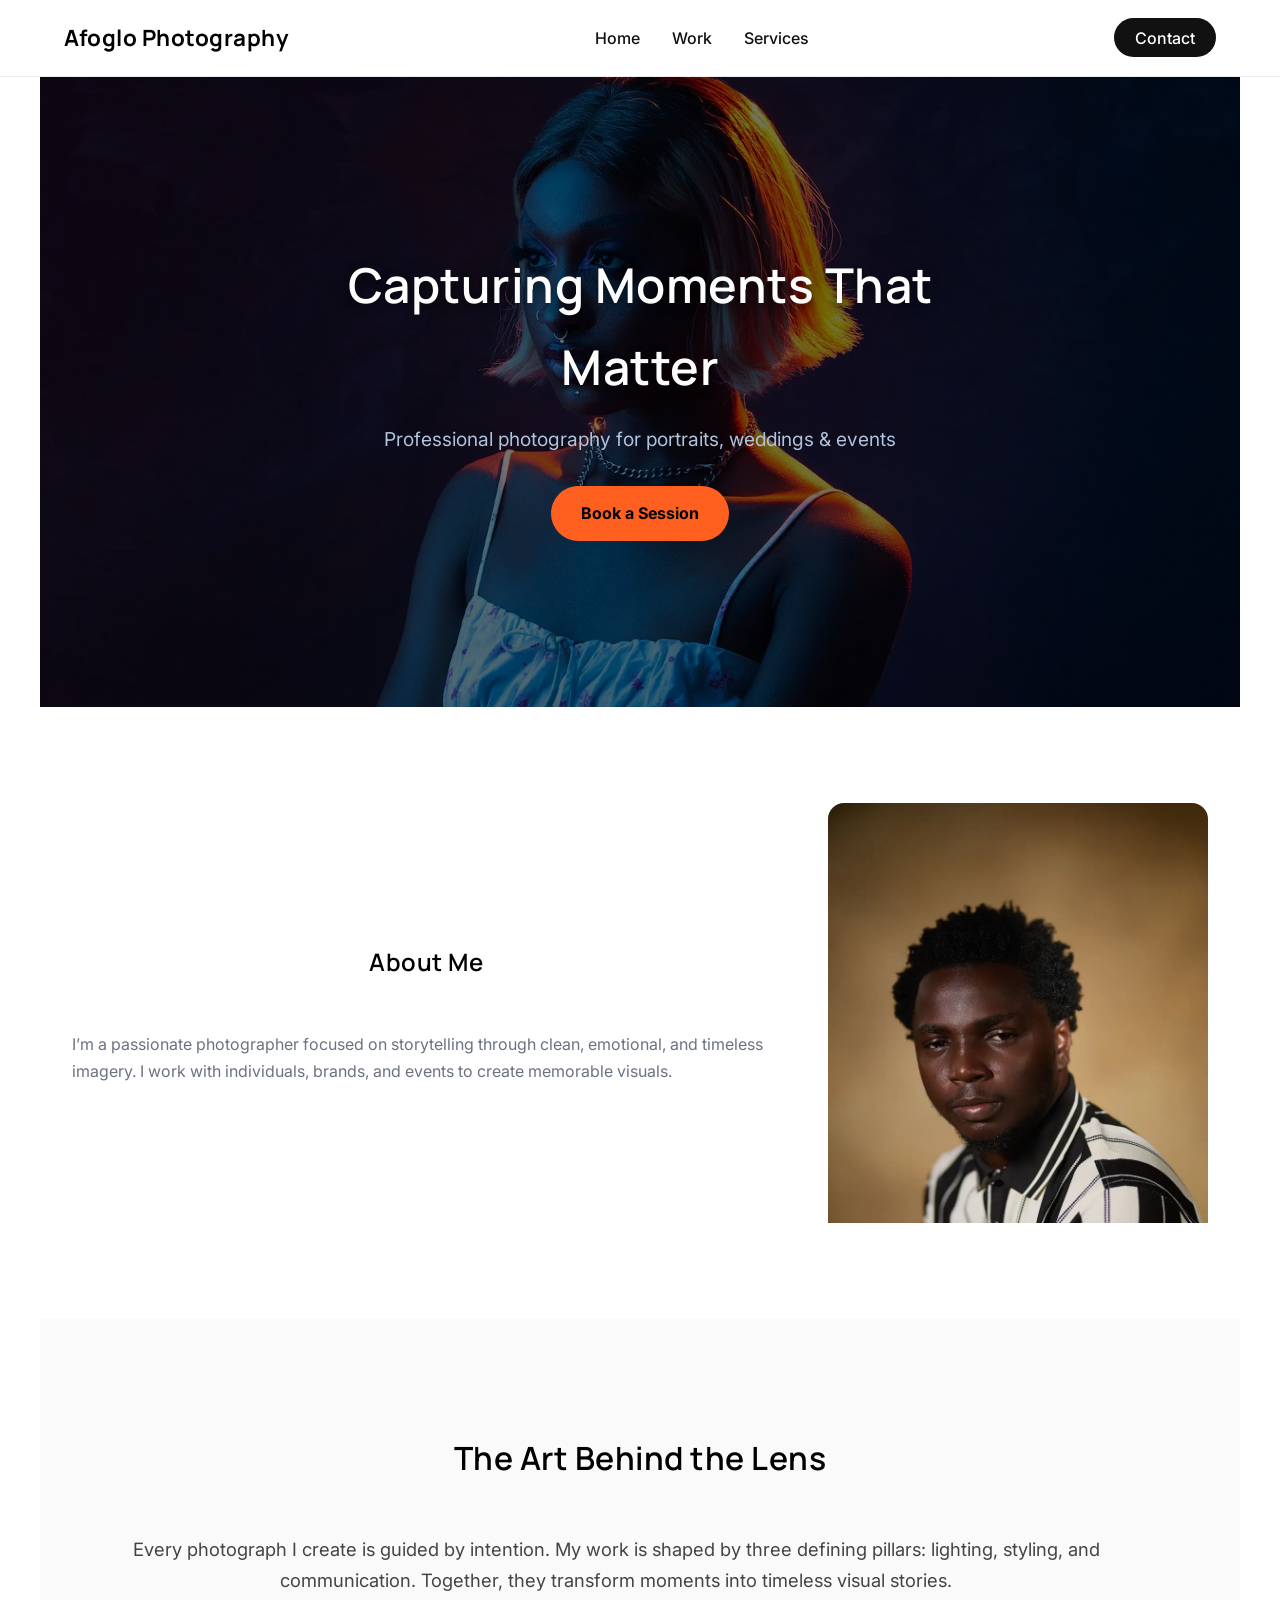
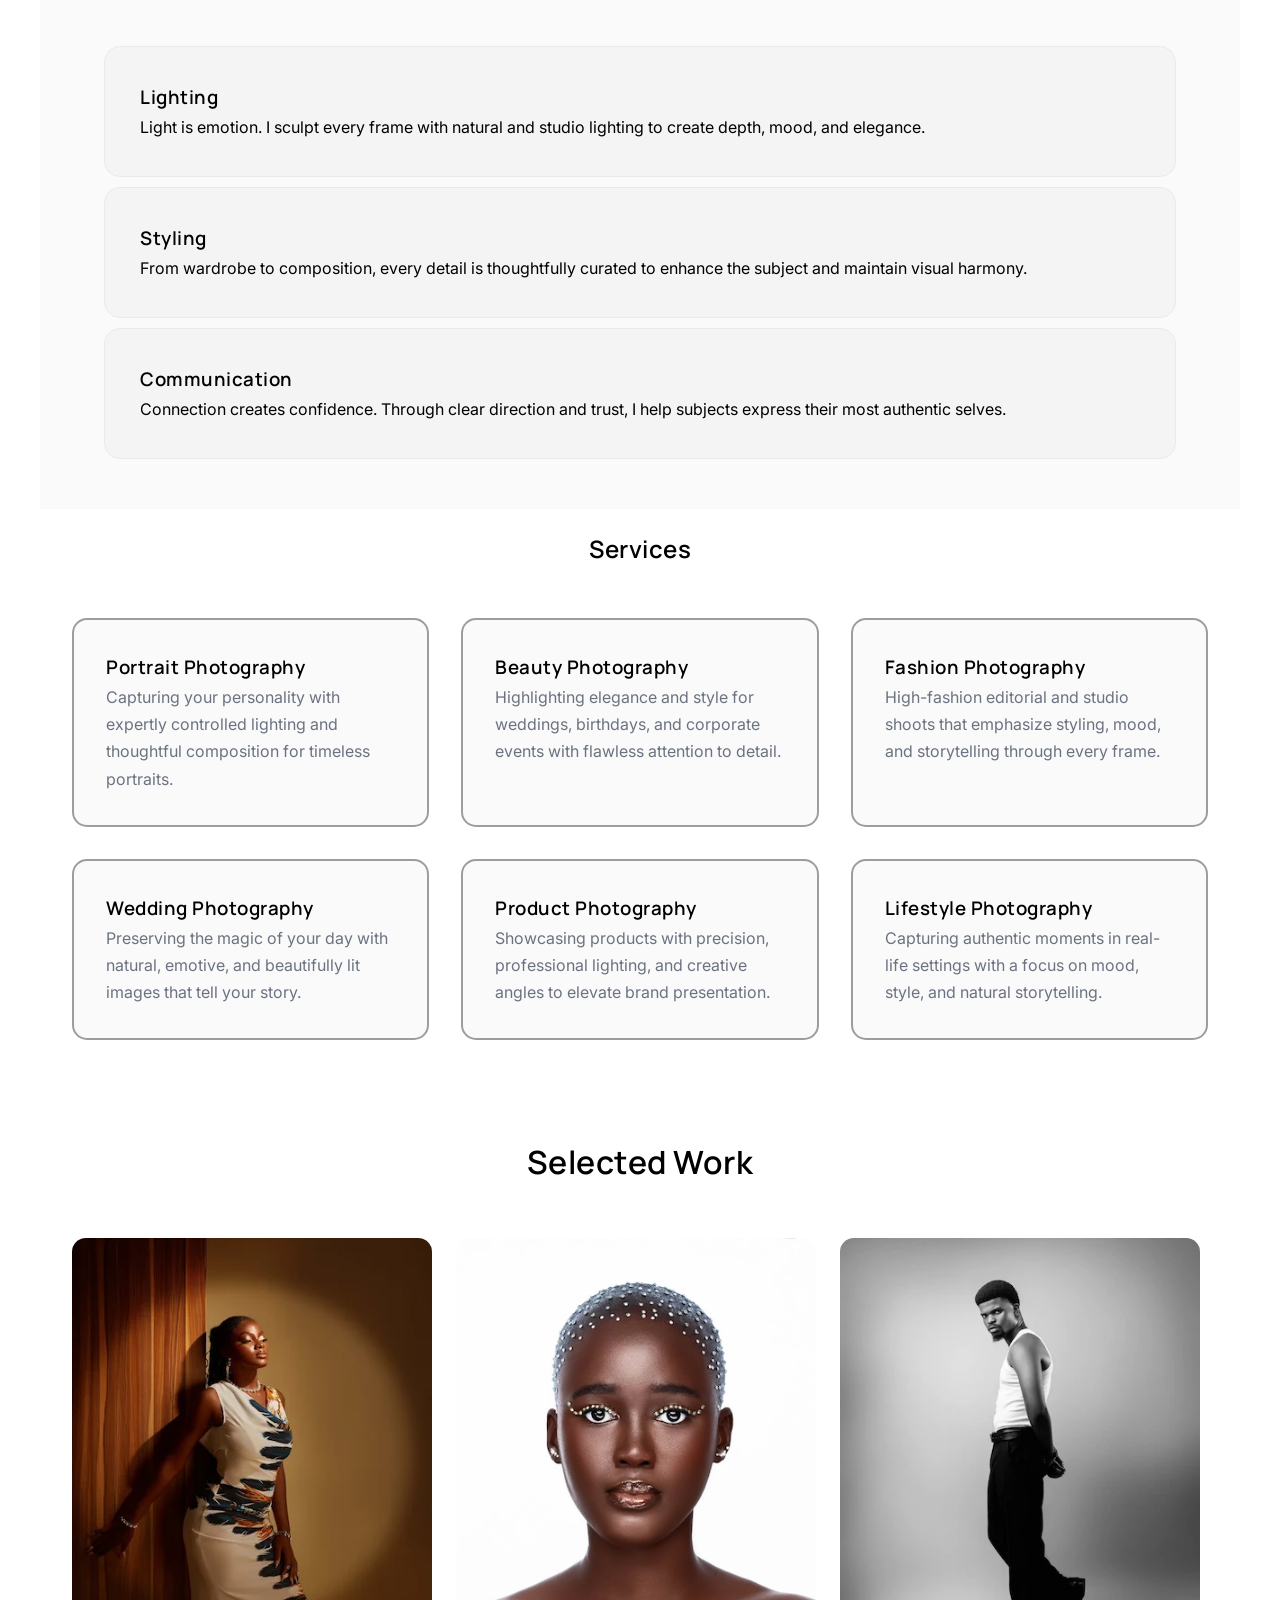
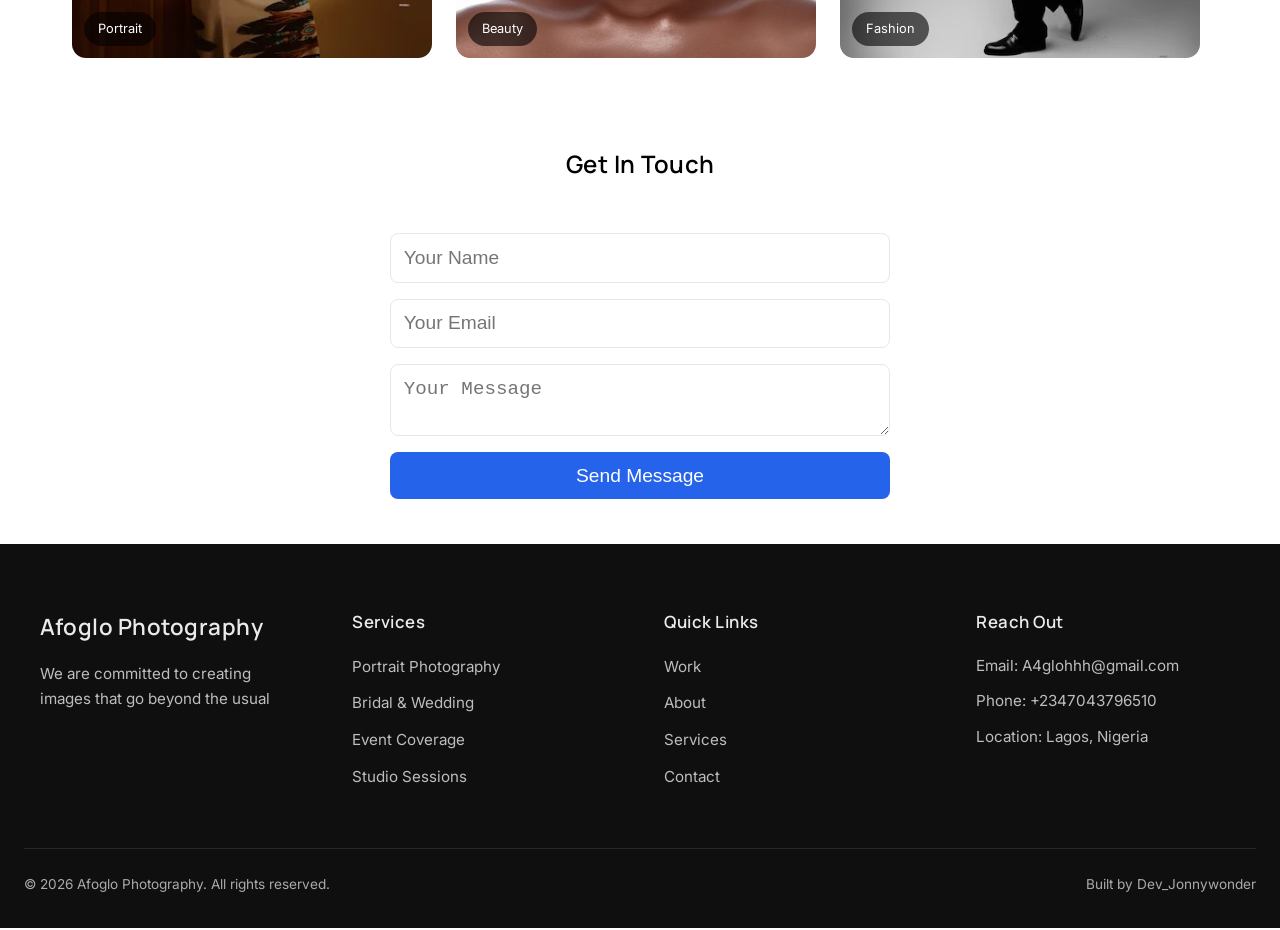
==== commit 4abea478: "update all changes" ====
--- a/index.html
+++ b/index.html
@@ -104,38 +104,43 @@
   </div>
 </section>
 <!--SERVICES-->
-  <section id="services" class="services">
-    <h2>Services</h2>
-
-    <div class="services-grid">
-      <div class="service-card">
-        <h3>Portrait Photography</h3>
-        <p>Creative and professional portrait sessions.</p>
-      </div>
-
-      <div class="service-card">
-        <h3>Beauty</h3>
-        <p>Weddings, birthdays, and corporate events.</p>
-      </div>
-
-      <div class="service-card">
-        <h3>Fashion</h3>
-        <p>High-end studio photography and retouching.</p>
-      </div>
-      <div class="service-card">
-        <h3>Wedding</h3>
-        <p>High-end studio photography and retouching.</p>
-      </div>
-      <div class="service-card">
-        <h3>Product</h3>
-        <p>High-end studio photography and retouching.</p>
-      </div>
-      <div class="service-card">
-        <h3>Lifestyle</h3>
-        <p>High-end studio photography and retouching.</p>
-      </div>
-    </div>
-  </section>
+<section id="services" class="services">
+  <h2>Services</h2>
+
+  <div class="services-grid">
+
+    <div class="service-card">
+      <h3>Portrait Photography</h3>
+      <p>Capturing your personality with expertly controlled lighting and thoughtful composition for timeless portraits.</p>
+    </div>
+
+    <div class="service-card">
+      <h3>Beauty Photography</h3>
+      <p>Highlighting elegance and style for weddings, birthdays, and corporate events with flawless attention to detail.</p>
+    </div>
+
+    <div class="service-card">
+      <h3>Fashion Photography</h3>
+      <p>High-fashion editorial and studio shoots that emphasize styling, mood, and storytelling through every frame.</p>
+    </div>
+
+    <div class="service-card">
+      <h3>Wedding Photography</h3>
+      <p>Preserving the magic of your day with natural, emotive, and beautifully lit images that tell your story.</p>
+    </div>
+
+    <div class="service-card">
+      <h3>Product Photography</h3>
+      <p>Showcasing products with precision, professional lighting, and creative angles to elevate brand presentation.</p>
+    </div>
+
+    <div class="service-card">
+      <h3>Lifestyle Photography</h3>
+      <p>Capturing authentic moments in real-life settings with a focus on mood, style, and natural storytelling.</p>
+    </div>
+
+  </div>
+</section>
   <!-- SELECTED WORK -->
   <section class="selected-work" id="selected-work">
     <div class="section-header">
@@ -260,7 +265,7 @@
 
       <!-- CONTACT -->
       <div class="footer-contact">
-        <h4>Contact</h4>
+        <h4>Reach Out</h4>
         <p>Email: <a href="mailto:A4glohhh@gmail.com">A4glohhh@gmail.com
           </a></p>
         <p>Phone: <a href="tel:07043796510">+2347043796510</a></p>
--- a/styles/afoglo.css
+++ b/styles/afoglo.css
@@ -252,7 +252,7 @@
   border: 1px solid #eaeaea;
   border-radius: 16px;
   transition: all 0.3s ease;
-  background: white;
+  background: rgb(245, 244, 244);
   margin-bottom: 10px;
 }
 
@@ -263,6 +263,7 @@
 /*SELECTED WORK SCROLL*/
 .selected-work {
   padding: 4rem 2rem;
+  margin-top: -6%;
 }
 
 .section-header h2 {
@@ -363,7 +364,8 @@
 /*SERVICES*/
 .services {
   background: #ffffff;
-  margin-top: -60px;
+  padding-top: 20px;
+margin-top: -60px;
 }
 
 /* desktop */
@@ -371,6 +373,7 @@
   display: grid;
   grid-template-columns: repeat(3, 1fr);
   gap: 2rem;
+  margin-top: ;
 }
 
 /* tablet */
@@ -404,6 +407,9 @@
 }
 
 /*CONTACT*/
+.contact{
+  margin-top: -7%;
+}
 .contact-form {
   max-width: 500px;
   margin: auto;
@@ -437,6 +443,7 @@
   background: #0f0f0f;
   color: #eaeaea;
   padding: 4rem 1.5rem 2rem;
+  margin-top: -4%;
 }
 
 .footer-container {
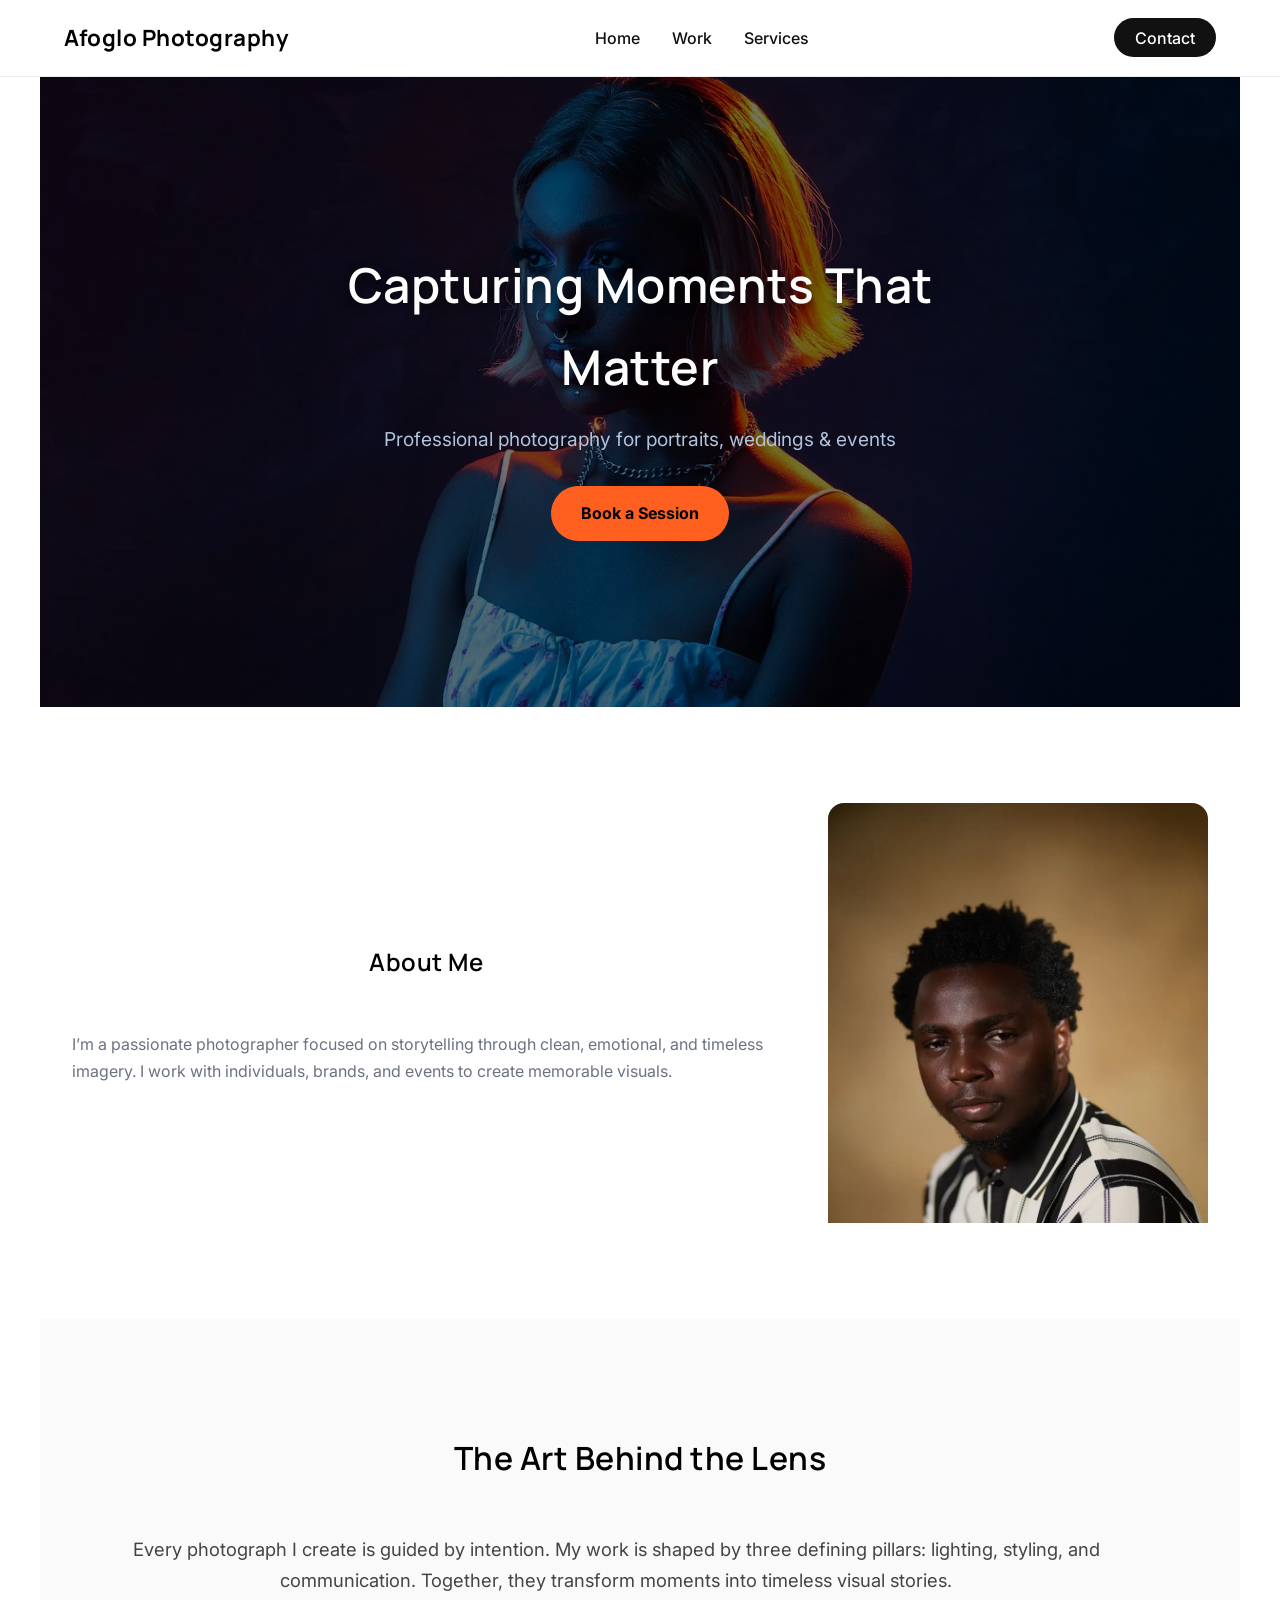
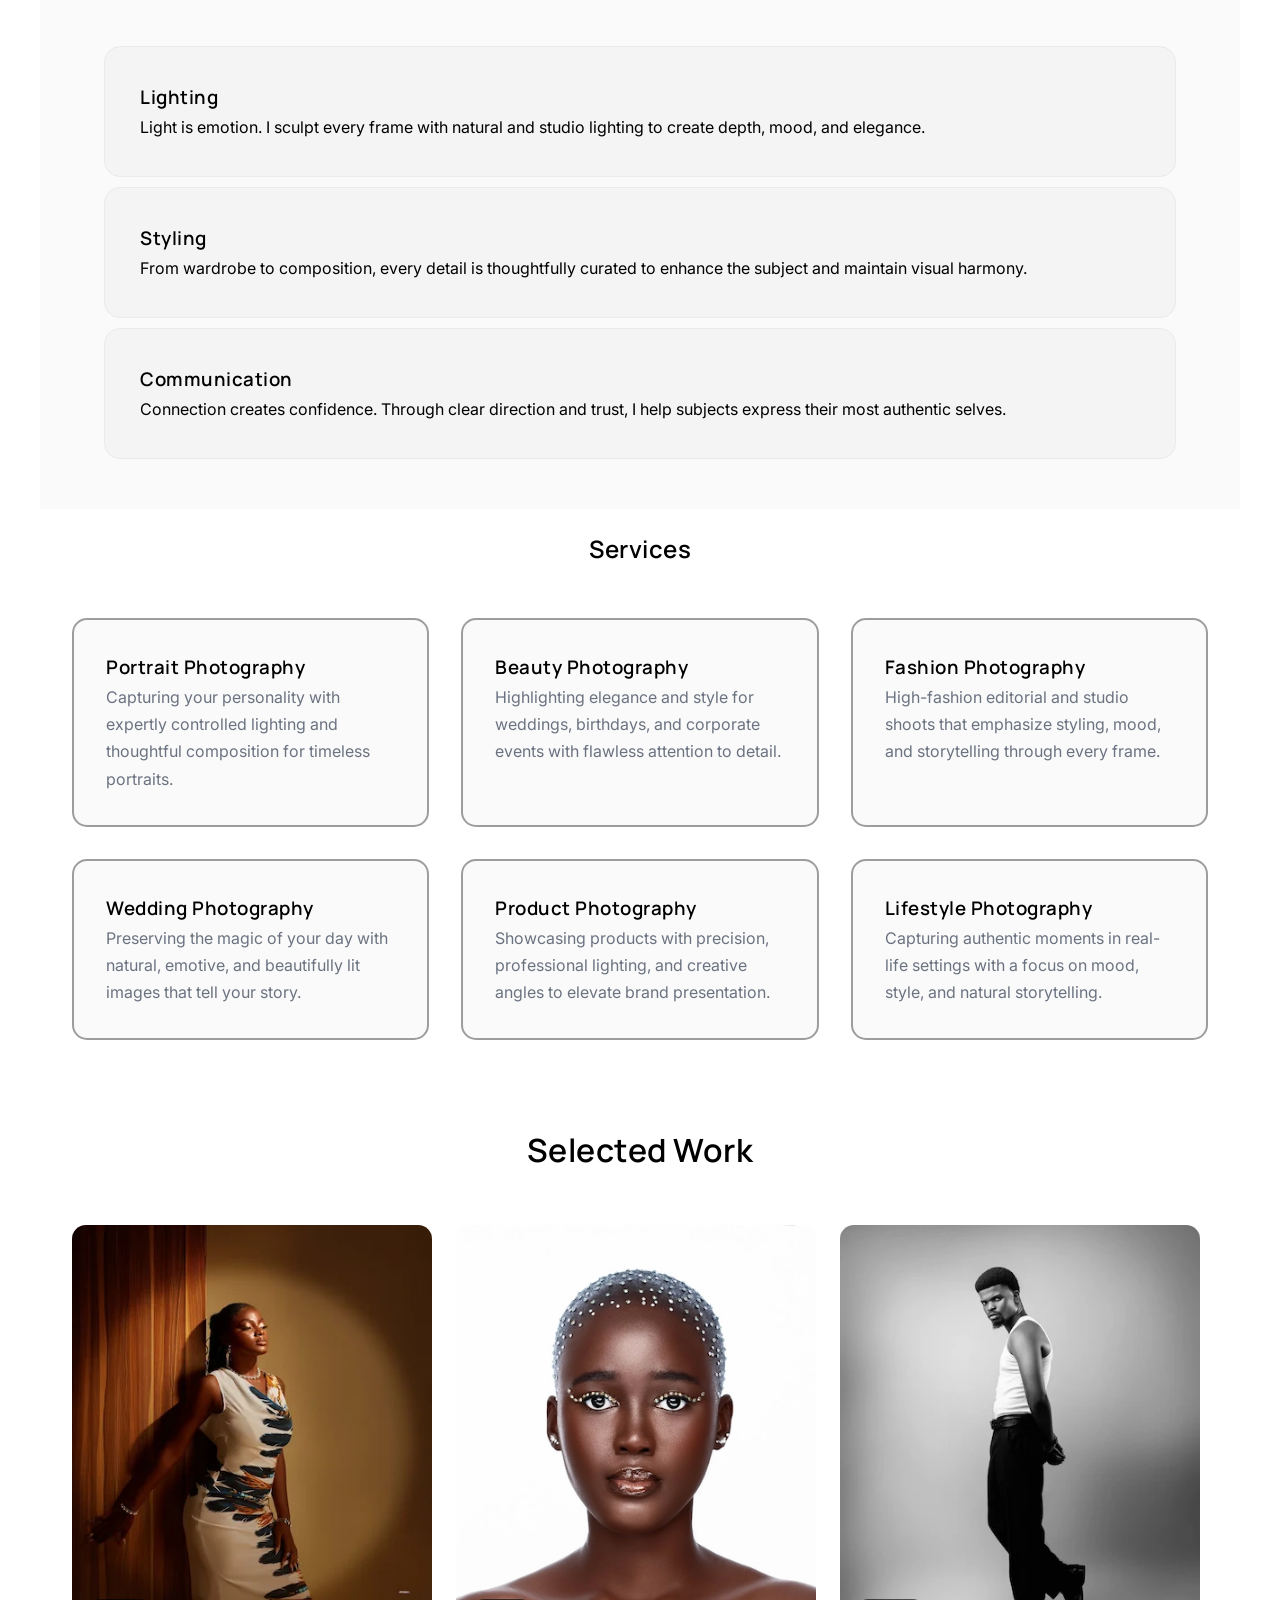
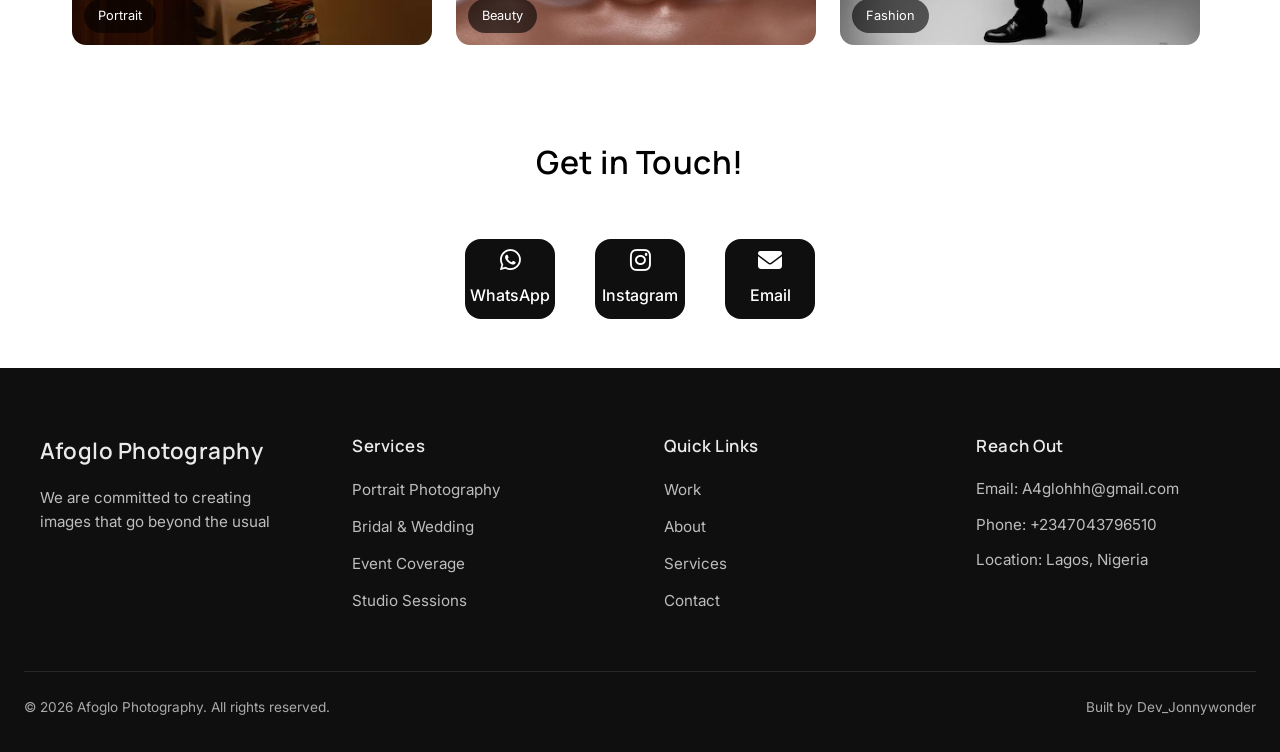
==== commit 60786538: "update all changes made" ====
--- a/index.html
+++ b/index.html
@@ -6,7 +6,9 @@
   <meta name="viewport" content="width=device-width, initial-scale=1.0" />
   <title>Photographer Portfolio</title>
 <link href="https://fonts.googleapis.com/css2?family=Inter:wght@300;400;500&family=Manrope:wght@400;500;600;700&display=swap" rel="stylesheet">
+<link rel="stylesheet" href="https://cdnjs.cloudflare.com/ajax/libs/font-awesome/6.5.0/css/all.min.css">
   <link rel="stylesheet" href="/styles/afoglo.css">
+
 </head>
 
 <body>
@@ -218,16 +220,30 @@
   
 
   <!--CONTACT -->
-  <section id="contact" class="contact">
-    <h2>Get In Touch</h2>
-
-    <form class="contact-form">
-      <input type="text" placeholder="Your Name" required>
-      <input type="email" placeholder="Your Email" required>
-      <textarea placeholder="Your Message" required></textarea>
-      <button type="submit">Send Message</button>
-    </form>
-  </section>
+  <section class="contact" id="contact">
+  <div class="section-header">
+    <h2>Get in Touch!</h2>
+  </div>
+
+  <div class="contact-options">
+    
+    <a href="https://wa.me/2347043796510" target="_blank" class="contact-card">
+      <i class="fab fa-whatsapp"></i>
+      <span>WhatsApp</span>
+    </a>
+
+    <a href="https://instagram.com/afoglo" target="_blank" class="contact-card">
+      <i class="fab fa-instagram"></i>
+      <span>Instagram</span>
+    </a>
+
+    <a href="mailto:A4glohhh@gmail.com" class="contact-card">
+      <i class="fas fa-envelope"></i>
+      <span>Email</span>
+    </a>
+
+  </div>
+</section>
 
   <!--FOOTER-->
   <footer class="site-footer">
--- a/styles/afoglo.css
+++ b/styles/afoglo.css
@@ -263,9 +263,13 @@
 /*SELECTED WORK SCROLL*/
 .selected-work {
   padding: 4rem 2rem;
-  margin-top: -6%;
-}
-
+  margin-top: -7%;
+}
+@media (max-width: 768px) {
+  .selected-work{
+    margin-top: -20%;
+  }
+}
 .section-header h2 {
   margin-top: 12px;
   font-size: 2rem;
@@ -405,39 +409,66 @@
   transform: translateY(-6px);
   transition: 0.3s ease;
 }
-
-/*CONTACT*/
-.contact{
-  margin-top: -7%;
-}
-.contact-form {
-  max-width: 500px;
-  margin: auto;
-  display: flex;
+/* Contact css */
+.contact {
+  padding: 100px 5%;
+  text-align: center;
+  margin-top: -8%;
+}
+@media (max-width: 768px){
+  .contact{
+margin-top: -20%;  }
+}
+.contact-options {
+  display: flex;
+  justify-content: center;
+  gap: 40px;
+  flex-wrap: wrap;
+  margin-top: 50px;
+}
+
+.contact-card {
+  width: 90px;
+  height: 80px;
+  /* border: 2px solid #9a9393; */
+
+  border-radius: 16px;
+  display: flex;
+  gap: -10px;
   flex-direction: column;
-  gap: 1rem;
-}
-
-.contact-form input,
-.contact-form textarea {
-  padding: 0.8rem;
-  background: #ffffff;
-  border: 1px solid #e5e7eb;
-  border-radius: 8px;
-  color: #1f2933;
-  font-size: 1.2rem;
-}
-
-.contact-form button {
-  background: #2563eb;
-  border: none;
-  padding: 0.8rem;
-  border-radius: 8px;
-  color: #ffffff;
-  cursor: pointer;
-  font-size: 1.2rem;
-}
-
+  justify-content: center;
+  align-items: center;
+  text-decoration: none;
+  color:white;
+  transition: 0.3s ease;
+  background:#0f0f0f ;
+}
+
+.contact-card i {
+  font-size: 24px;
+  margin-bottom: 10px;
+}
+
+.contact-card span {
+  font-size: 1rem;
+  font-weight: 500;
+}
+
+.contact-card:hover {
+  transform: translateY(-6px);
+  box-shadow: 0 12px 30px rgba(0, 0, 0, 0.08);
+}
+.contact-card:nth-child(1):hover i {
+  color: #25D366; /* WhatsApp */
+}
+
+.contact-card:nth-child(2):hover i {
+  color: #E1306C; /* Instagram */
+}
+
+.contact-card:nth-child(3):hover i {
+  color: #D44638; /* Gmail */
+}
 /*FOOTER*/
 .site-footer {
   background: #0f0f0f;
@@ -445,7 +476,11 @@
   padding: 4rem 1.5rem 2rem;
   margin-top: -4%;
 }
-
+@media (max-width: 768px){
+  .site-footer{
+    margin-top:-10% ;
+  }
+}
 .footer-container {
   max-width: 1200px;
   margin: auto;
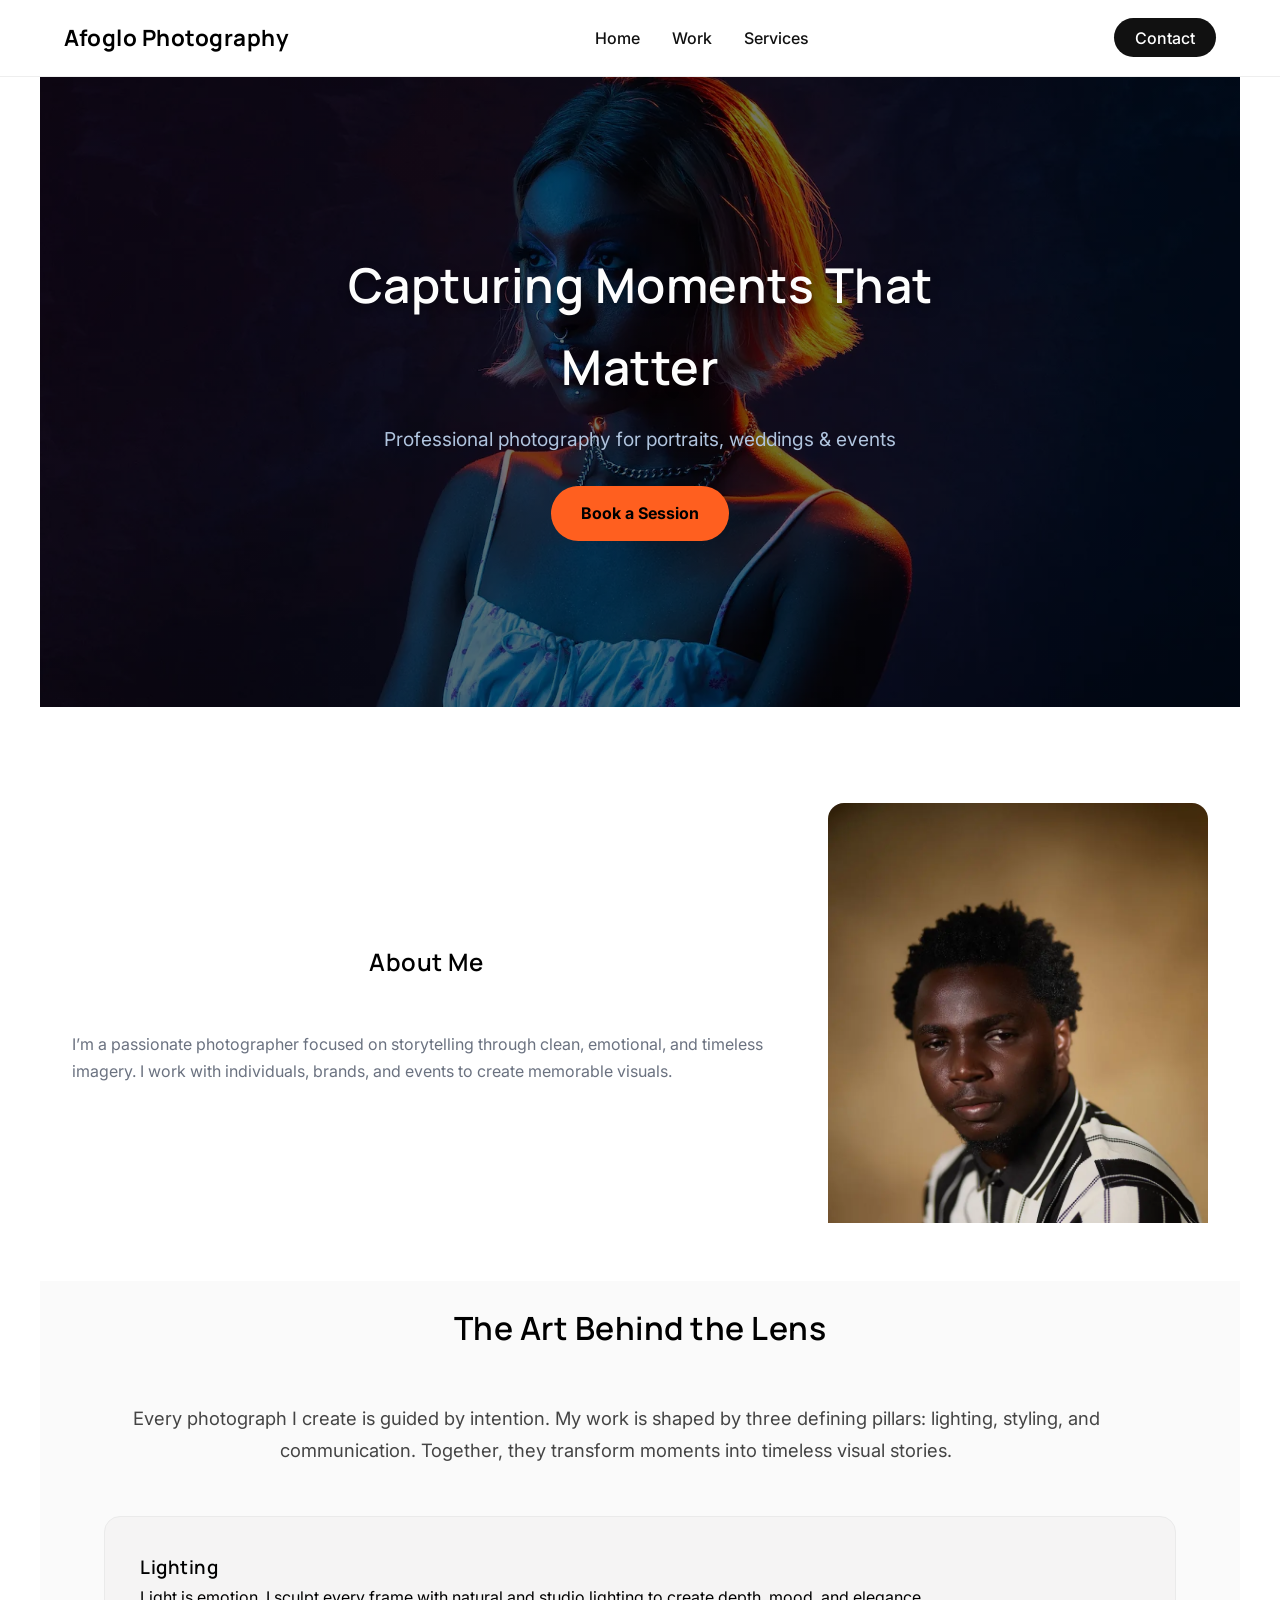
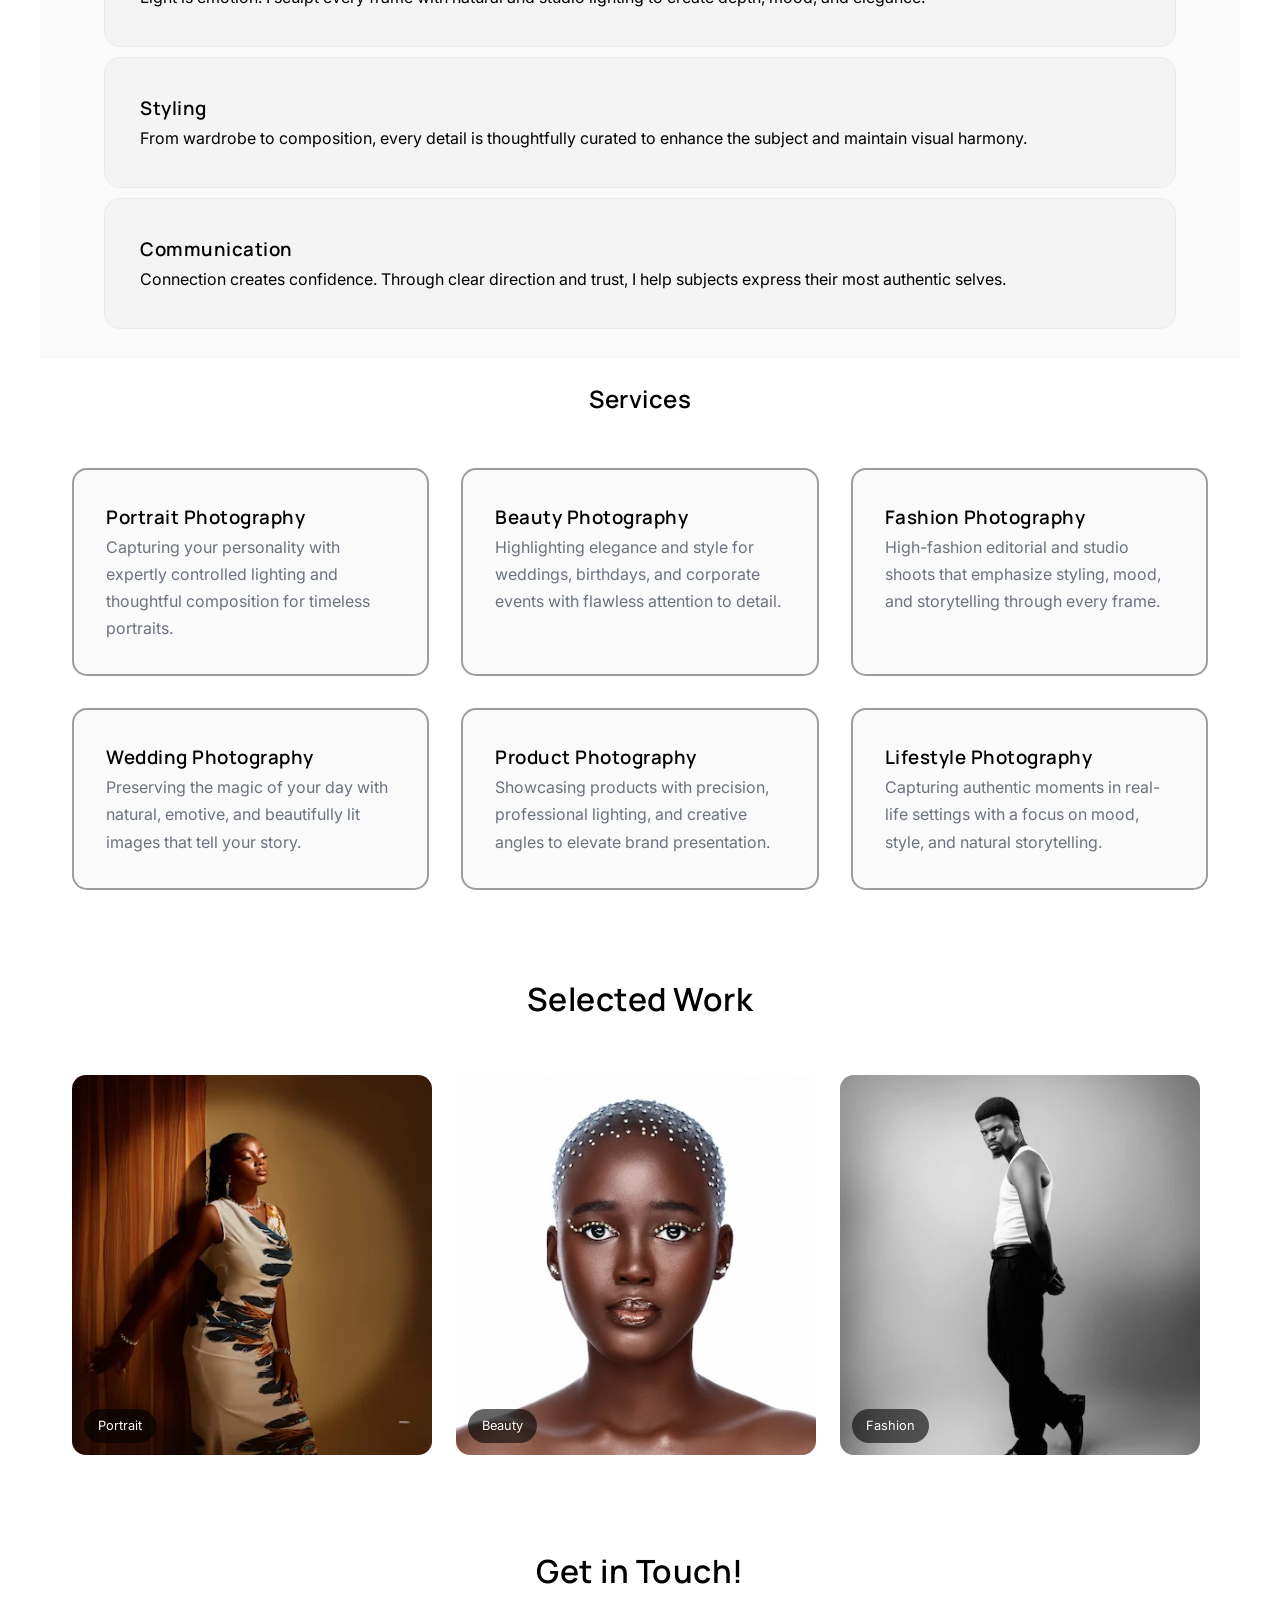
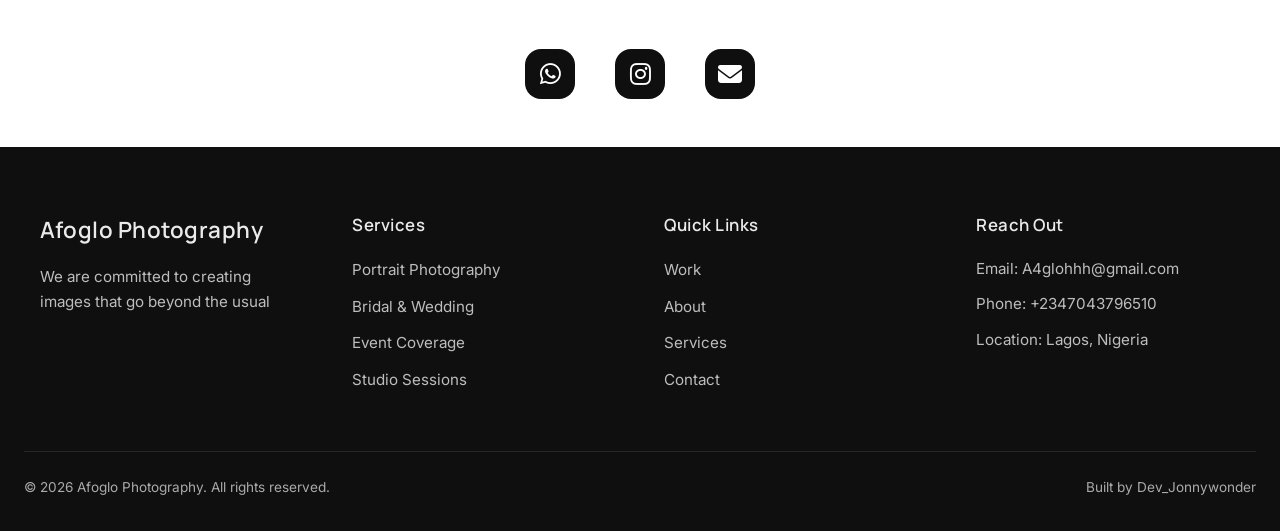
==== commit 73d06c95: "update all changes" ====
--- a/index.html
+++ b/index.html
@@ -229,17 +229,14 @@
     
     <a href="https://wa.me/2347043796510" target="_blank" class="contact-card">
       <i class="fab fa-whatsapp"></i>
-      <span>WhatsApp</span>
     </a>
 
     <a href="https://instagram.com/afoglo" target="_blank" class="contact-card">
       <i class="fab fa-instagram"></i>
-      <span>Instagram</span>
     </a>
 
     <a href="mailto:A4glohhh@gmail.com" class="contact-card">
       <i class="fas fa-envelope"></i>
-      <span>Email</span>
     </a>
 
   </div>
--- a/styles/afoglo.css
+++ b/styles/afoglo.css
@@ -234,8 +234,12 @@
   }
 }
 .inspiration {
-  padding: 100px 5%;
+  padding-right:5%;
+  padding-left:5%;
+  padding-bottom:80px ;
+ padding-top:8px ;
   background-color: #fafafa;
+  margin-top: -3%;
 }
 
 .inspiration-text {
@@ -340,7 +344,7 @@
 
 .work-card img {
   width: 100%;
-  height: 420px;
+  height: 380px;
   object-fit: cover;
   border-radius: 14px;
 }
@@ -355,8 +359,9 @@
 /* Mobile – 1 image */
 @media (max-width: 600px) {
   .work-card {
-    width: 85vw;
-  }
+    width: 60vw;
+  }
+ 
 }
 
 /*PORTFOLIO*/
@@ -377,7 +382,6 @@
   display: grid;
   grid-template-columns: repeat(3, 1fr);
   gap: 2rem;
-  margin-top: ;
 }
 
 /* tablet */
@@ -417,7 +421,7 @@
 }
 @media (max-width: 768px){
   .contact{
-margin-top: -20%;  }
+margin-top: -30%;  }
 }
 .contact-options {
   display: flex;
@@ -426,12 +430,21 @@
   flex-wrap: wrap;
   margin-top: 50px;
 }
-
+@media (max-width: 768px){
+  .contact-options{
+    display: flex;
+    flex-direction: row;
+  gap: 10px;
+
+  }
+  .contact-card{
+     width: 50px;
+  height: 50px;
+  }
+}
 .contact-card {
-  width: 90px;
-  height: 80px;
-  /* border: 2px solid #9a9393; */
-
+  width: 50px;
+  height: 50px;
   border-radius: 16px;
   display: flex;
   gap: -10px;
@@ -446,12 +459,6 @@
 
 .contact-card i {
   font-size: 24px;
-  margin-bottom: 10px;
-}
-
-.contact-card span {
-  font-size: 1rem;
-  font-weight: 500;
 }
 
 .contact-card:hover {
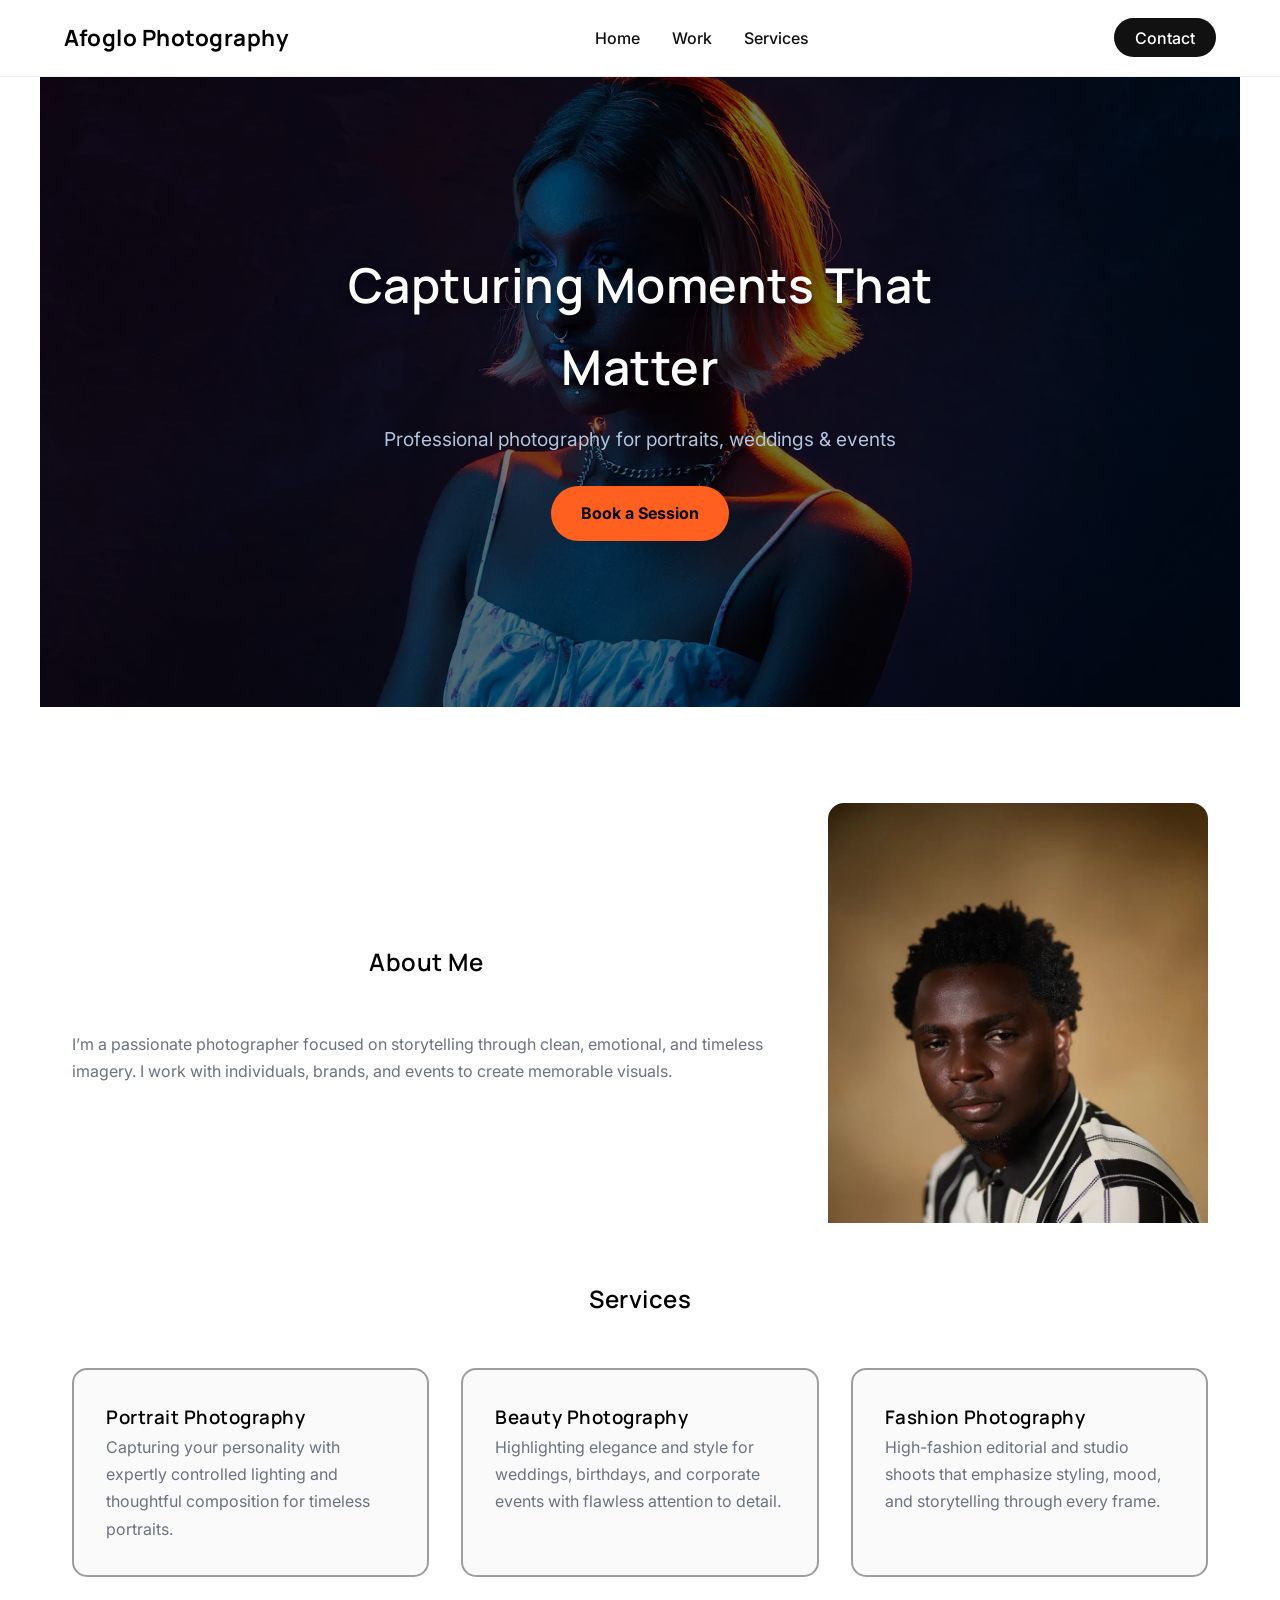
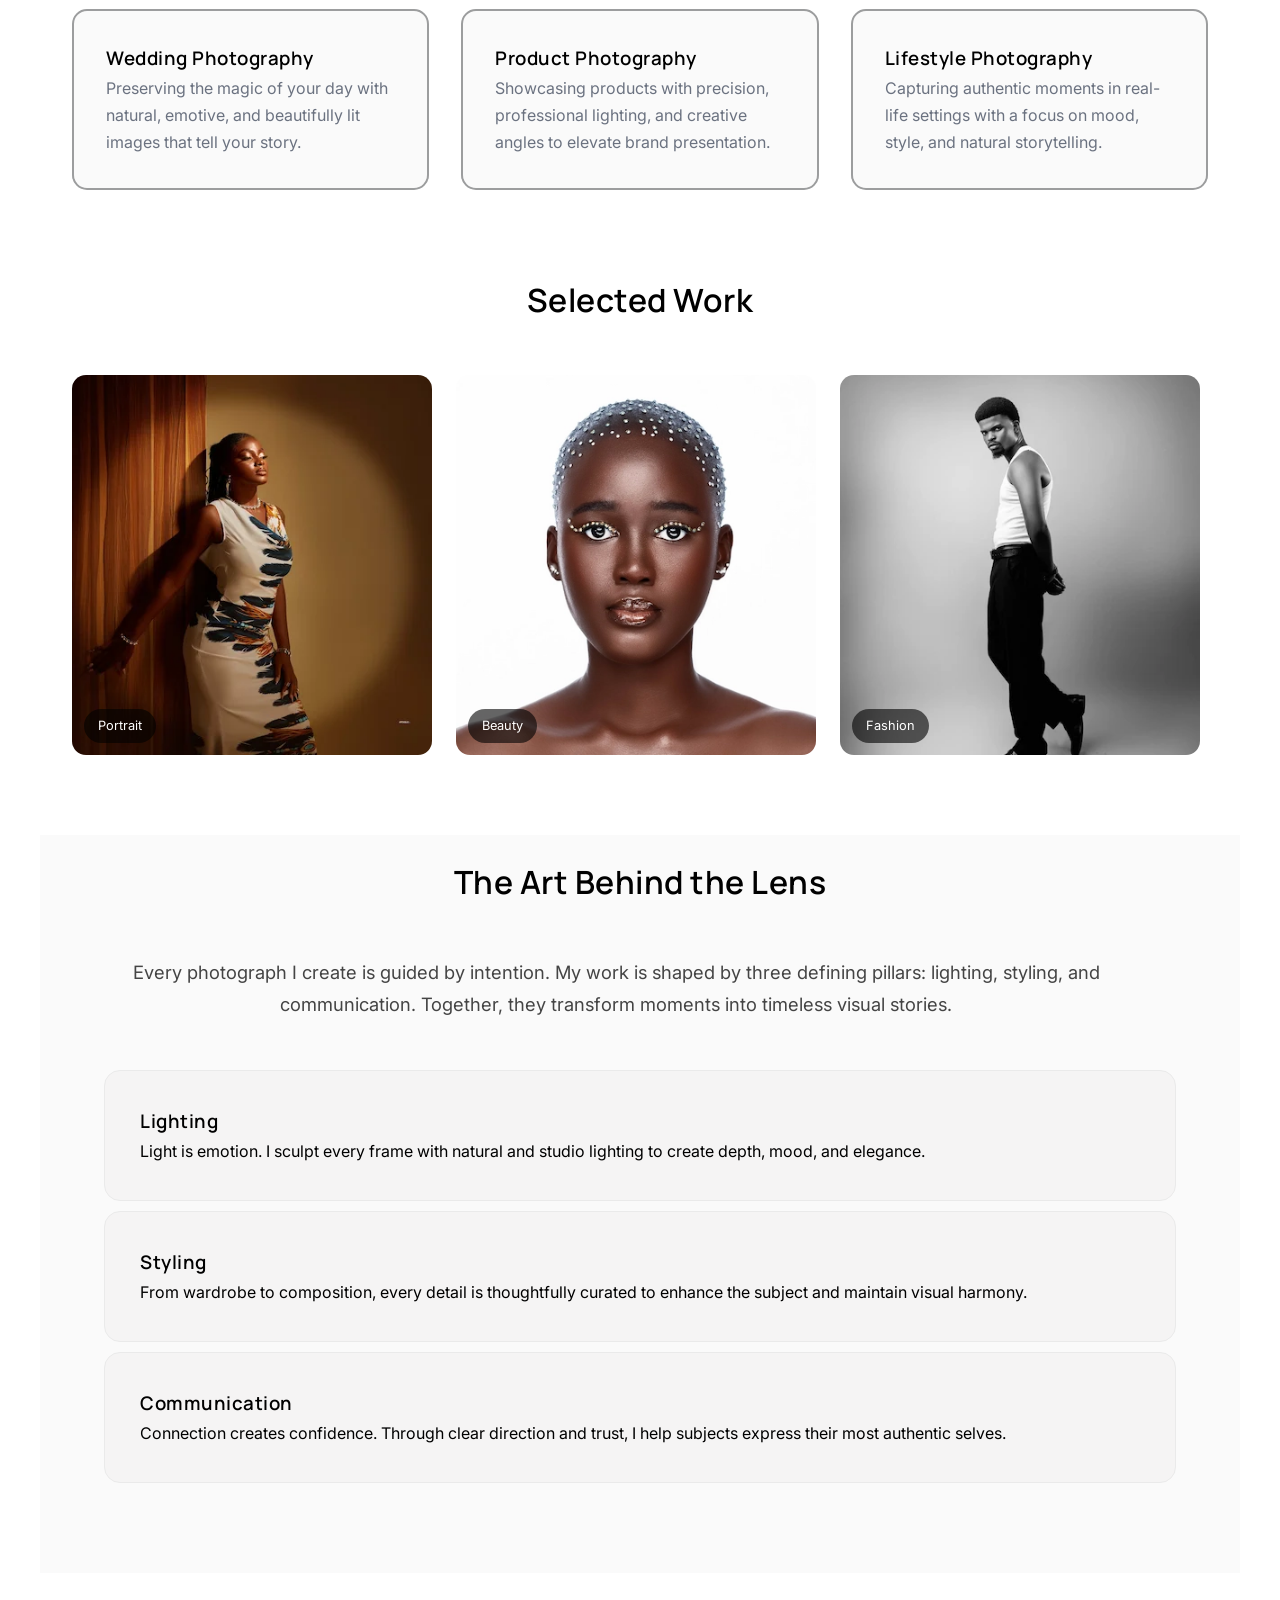
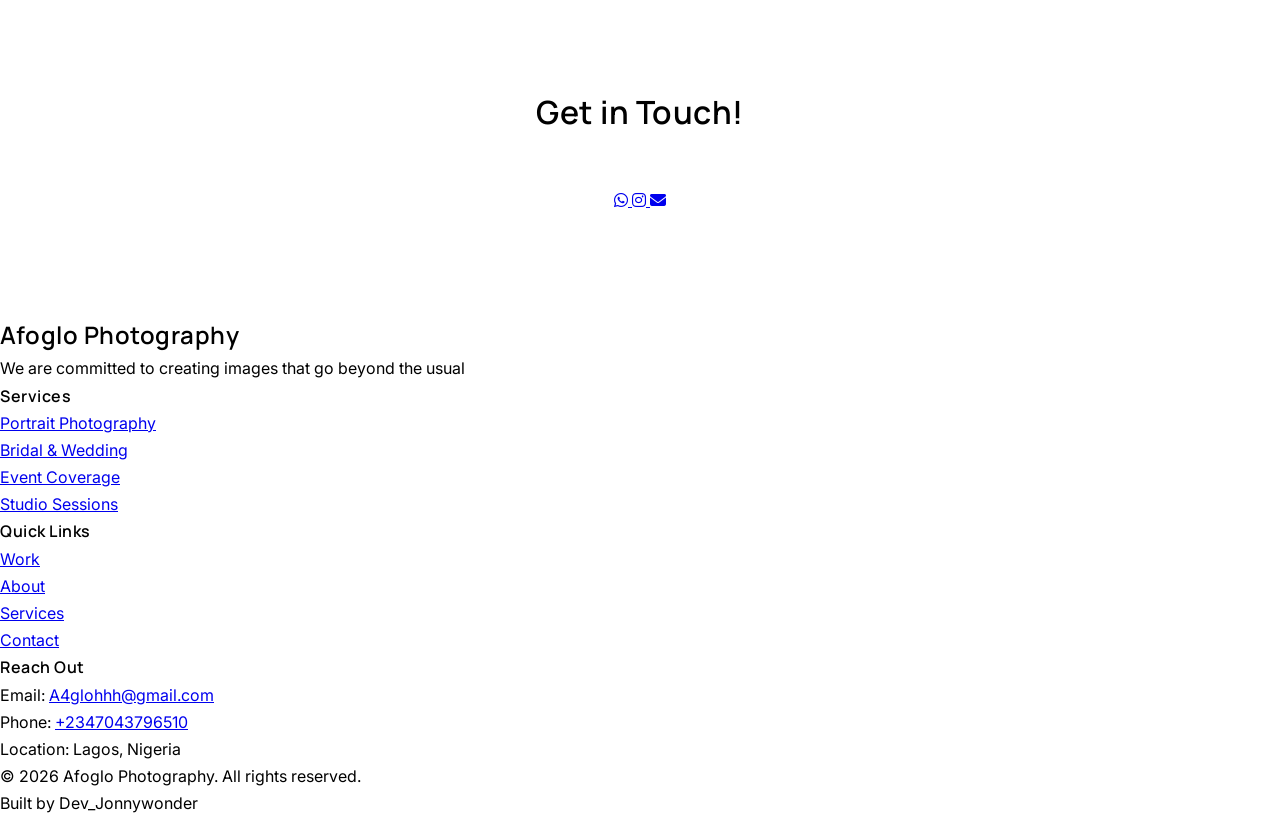
==== commit 7b490d9f: "update all changes" ====
--- a/index.html
+++ b/index.html
@@ -66,6 +66,119 @@
       </div>
     </div>
   </section>
+  
+<!--SERVICES-->
+<section id="services" class="services">
+  <h2>Services</h2>
+
+  <div class="services-grid">
+
+    <div class="service-card">
+      <h3>Portrait Photography</h3>
+      <p>Capturing your personality with expertly controlled lighting and thoughtful composition for timeless portraits.</p>
+    </div>
+
+    <div class="service-card">
+      <h3>Beauty Photography</h3>
+      <p>Highlighting elegance and style for weddings, birthdays, and corporate events with flawless attention to detail.</p>
+    </div>
+
+    <div class="service-card">
+      <h3>Fashion Photography</h3>
+      <p>High-fashion editorial and studio shoots that emphasize styling, mood, and storytelling through every frame.</p>
+    </div>
+
+    <div class="service-card">
+      <h3>Wedding Photography</h3>
+      <p>Preserving the magic of your day with natural, emotive, and beautifully lit images that tell your story.</p>
+    </div>
+
+    <div class="service-card">
+      <h3>Product Photography</h3>
+      <p>Showcasing products with precision, professional lighting, and creative angles to elevate brand presentation.</p>
+    </div>
+
+    <div class="service-card">
+      <h3>Lifestyle Photography</h3>
+      <p>Capturing authentic moments in real-life settings with a focus on mood, style, and natural storytelling.</p>
+    </div>
+
+  </div>
+</section>
+  <!-- SELECTED WORK -->
+  <section class="selected-work" id="selected-work">
+    <div class="section-header">
+      <h2>Selected Work</h2>
+    </div>
+
+    <div class="work-scroll-wrapper">
+      <div class="work-scroll">
+        <div class="work-card">
+          <img src="images/Portrait(1)-800.webp" 
+          srcset="images/Portrait(1)-400.webp 400w,
+           images/Portrait(1)-800.webp 800w,
+           images/Portrait(1)-1000.webp 1000w" 
+          sizes="(max-width: 600px) 85vw,
+                  (max-width: 1024px) 45vw, 30vw" 
+          alt="Portrait picture by Afoglo photography" loading="lazy">
+          <a href="#" class="tag">Portrait</a>
+        </div>
+        <div class="work-card">
+          <img src="images/Beauty(1)-800.webp" 
+          srcset="images/Beauty(1)-400.webp 400w,
+          images/Beauty(1)-800.webp 800w, 
+          images/Beauty(1)-1000.webp 1000w" 
+          sizes="(max-width: 600px) 85vw,
+                (max-width: 1024px) 45vw, 30vw" 
+          alt="Beauty picture by Afoglo/photography" loading="lazy">
+          <a href="#" class="tag">Beauty</a>
+        </div>
+        <div class="work-card">
+          <img src="images/Fashion(1)-800.webp" 
+          srcset="images/Fashion(1)-400.webp 400w,
+          images/Fashion(1)-800.webp 800w,
+          images/Fashion(1)-1000.webp 1000w"
+          sizes="(max-width: 600px) 85vw,
+                (max-width: 1024px) 45vw, 30vw" 
+          alt="Fashion picture by Afoglo photography" loading="lazy">
+          <a href="#" class="tag">Fashion</a>
+        </div>
+        <div class="work-card">
+          <img src="images/Wedding(1)-800.webp" 
+          srcset="images/Wedding(1)-400.webp 400w,
+          images/Wedding(1)-800.webp 800w,
+          images/Wedding(1)-1000.webp 1000w"
+          sizes="(max-width: 600px) 85vw,
+                (max-width: 1024px) 45vw, 30vw"
+          alt="Wedding picture by Afoglo photography" loading="lazy">
+          <a href="#" class="tag">Wedding</a>
+        </div>
+        <div class="work-card">
+          <img src="images/Product(1)-800.webp"
+          srcset="images/Product(1)-400.webp 400w,
+          images/Product(1)-800.webp 800w,
+          images/Product(1)-1000.webp 1000w"
+          sizes="(max-width: 600px) 85vw,
+                (max-width: 1024px) 45vw, 30vw"
+          alt="Product picture by Afoglo photography" loading="lazy">
+          <a href="#" class="tag">Product</a>
+        </div>
+        <div class="work-card">
+          <img src="images/lifestyle(1)-800.webp"
+          srcset="images/lifestyle(1)-400.webp 400w,
+          images/lifestyle(1)-800.webp 800w,
+          images/lifestyle(1)-1000.webp 1000w"
+          sizes="(max-width: 600px) 85vw,
+                (max-width: 1024px) 45vw, 30vw"
+          alt="Lifestyle picture by Afoglo photography" loading="lazy">
+          <a href="#" class="tag">Lifestyle</a>
+        </div>
+      </div>
+
+    </div>
+
+  </section>
+
   <section class="inspiration" id="inspiration">
   <div class="section-header">
     <h2>The Art Behind the Lens</h2>
@@ -105,119 +218,6 @@
     </div>
   </div>
 </section>
-<!--SERVICES-->
-<section id="services" class="services">
-  <h2>Services</h2>
-
-  <div class="services-grid">
-
-    <div class="service-card">
-      <h3>Portrait Photography</h3>
-      <p>Capturing your personality with expertly controlled lighting and thoughtful composition for timeless portraits.</p>
-    </div>
-
-    <div class="service-card">
-      <h3>Beauty Photography</h3>
-      <p>Highlighting elegance and style for weddings, birthdays, and corporate events with flawless attention to detail.</p>
-    </div>
-
-    <div class="service-card">
-      <h3>Fashion Photography</h3>
-      <p>High-fashion editorial and studio shoots that emphasize styling, mood, and storytelling through every frame.</p>
-    </div>
-
-    <div class="service-card">
-      <h3>Wedding Photography</h3>
-      <p>Preserving the magic of your day with natural, emotive, and beautifully lit images that tell your story.</p>
-    </div>
-
-    <div class="service-card">
-      <h3>Product Photography</h3>
-      <p>Showcasing products with precision, professional lighting, and creative angles to elevate brand presentation.</p>
-    </div>
-
-    <div class="service-card">
-      <h3>Lifestyle Photography</h3>
-      <p>Capturing authentic moments in real-life settings with a focus on mood, style, and natural storytelling.</p>
-    </div>
-
-  </div>
-</section>
-  <!-- SELECTED WORK -->
-  <section class="selected-work" id="selected-work">
-    <div class="section-header">
-      <h2>Selected Work</h2>
-    </div>
-
-    <div class="work-scroll-wrapper">
-      <div class="work-scroll">
-        <div class="work-card">
-          <img src="images/Portrait(1)-800.webp" 
-          srcset="images/Portrait(1)-400.webp 400w,
-           images/Portrait(1)-800.webp 800w,
-           images/Portrait(1)-1000.webp 1000w" 
-          sizes="(max-width: 600px) 85vw,
-                  (max-width: 1024px) 45vw, 30vw" 
-          alt="Portrait picture by Afoglo photography" loading="lazy">
-          <a href="#" class="tag">Portrait</a>
-        </div>
-        <div class="work-card">
-          <img src="images/Beauty(1)-800.webp" 
-          srcset="images/Beauty(1)-400.webp 400w,
-          images/Beauty(1)-800.webp 800w, 
-          images/Beauty(1)-1000.webp 1000w" 
-          sizes="(max-width: 600px) 85vw,
-                (max-width: 1024px) 45vw, 30vw" 
-          alt="Beauty picture by Afoglo/photography" loading="lazy">
-          <a href="#" class="tag">Beauty</a>
-        </div>
-        <div class="work-card">
-          <img src="images/Fashion(1)-800.webp" 
-          srcset="images/Fashion(1)-400.webp 400w,
-          images/Fashion(1)-800.webp 800w,
-          images/Fashion(1)-1000.webp 1000w"
-          sizes="(max-width: 600px) 85vw,
-                (max-width: 1024px) 45vw, 30vw" 
-          alt="Fashion picture by Afoglo photography" loading="lazy">
-          <a href="#" class="tag">Fashion</a>
-        </div>
-        <div class="work-card">
-          <img src="images/Wedding(1)-800.webp" 
-          srcset="images/Wedding(1)-400.webp 400w,
-          images/Wedding(1)-800.webp 800w,
-          images/Wedding(1)-1000.webp 1000w"
-          sizes="(max-width: 600px) 85vw,
-                (max-width: 1024px) 45vw, 30vw"
-          alt="Wedding picture by Afoglo photography" loading="lazy">
-          <a href="#" class="tag">Wedding</a>
-        </div>
-        <div class="work-card">
-          <img src="images/Product(1)-800.webp"
-          srcset="images/Product(1)-400.webp 400w,
-          images/Product(1)-800.webp 800w,
-          images/Product(1)-1000.webp 1000w"
-          sizes="(max-width: 600px) 85vw,
-                (max-width: 1024px) 45vw, 30vw"
-          alt="Product picture by Afoglo photography" loading="lazy">
-          <a href="#" class="tag">Product</a>
-        </div>
-        <div class="work-card">
-          <img src="images/lifestyle(1)-800.webp"
-          srcset="images/lifestyle(1)-400.webp 400w,
-          images/lifestyle(1)-800.webp 800w,
-          images/lifestyle(1)-1000.webp 1000w"
-          sizes="(max-width: 600px) 85vw,
-                (max-width: 1024px) 45vw, 30vw"
-          alt="Lifestyle picture by Afoglo photography" loading="lazy">
-          <a href="#" class="tag">Lifestyle</a>
-        </div>
-      </div>
-
-    </div>
-
-  </section>
-
-  
 
   <!--CONTACT -->
   <section class="contact" id="contact">
--- a/styles/afoglo.css
+++ b/styles/afoglo.css
@@ -5,15 +5,22 @@
 }
 
 body {
- font-family: 'Inter', sans-serif;
+  font-family: 'Inter', sans-serif;
   line-height: 1.7;
   font-weight: 400;
 }
-h1, h2, h3, h4, h5, h6 {
+
+h1,
+h2,
+h3,
+h4,
+h5,
+h6 {
   font-family: 'Manrope', sans-serif;
   font-weight: 600;
   letter-spacing: 0.5px;
 }
+
 img {
   /* width: 100%; */
   display: block;
@@ -144,7 +151,6 @@
   max-width: 700px;
   padding: 0 1rem;
 }
-
 /* Buttons */
 
 .btn-outline {
@@ -166,7 +172,7 @@
   border: none;
 }
 
-/* ================= SECTIONS ================= */
+/*SECTIONS */
 section {
   max-width: 1200px;
   margin: auto;
@@ -178,8 +184,7 @@
   margin-bottom: 3rem;
 }
 
-
-/* ================= ABOUT ================= */
+/* ABOUT */
 .about-container {
   display: flex;
   gap: 3rem;
@@ -198,7 +203,6 @@
   height: 100%;
   border-radius: 16px;
   object-fit: cover;
-
 }
 
 .about-text p {
@@ -233,13 +237,13 @@
     gap: 1.2rem;
   }
 }
+
 .inspiration {
-  padding-right:5%;
-  padding-left:5%;
-  padding-bottom:80px ;
- padding-top:8px ;
+  padding-right: 5%;
+  padding-left: 5%;
+  padding-bottom: 80px;
+  padding-top: 8px;
   background-color: #fafafa;
-  margin-top: -3%;
 }
 
 .inspiration-text {
@@ -248,7 +252,7 @@
   line-height: 1.7;
   margin-bottom: 50px;
   color: #444;
-  text-align:center;
+  text-align: center;
 }
 
 .inspiration-card {
@@ -262,18 +266,21 @@
 
 .inspiration-card:hover {
   transform: translateY(-6px);
-  box-shadow: 0 10px 25px rgba(0,0,0,0.05);
-}
+  box-shadow: 0 10px 25px rgba(0, 0, 0, 0.05);
+}
+
 /*SELECTED WORK SCROLL*/
 .selected-work {
   padding: 4rem 2rem;
   margin-top: -7%;
 }
+
 @media (max-width: 768px) {
-  .selected-work{
+  .selected-work {
     margin-top: -20%;
   }
 }
+
 .section-header h2 {
   margin-top: 12px;
   font-size: 2rem;
@@ -300,7 +307,7 @@
 
 .work-scroll img {
   width: 280px;
-  height: 380px;
+  height: 410px;
   object-fit: cover;
   border-radius: 14px;
   flex-shrink: 0;
@@ -312,7 +319,6 @@
 .work-scroll img:hover {
   transform: scale(1.04);
 }
-
 
 /*CATEGORY TAGS*/
 .tag {
@@ -361,7 +367,7 @@
   .work-card {
     width: 60vw;
   }
- 
+
 }
 
 /*PORTFOLIO*/
@@ -374,7 +380,7 @@
 .services {
   background: #ffffff;
   padding-top: 20px;
-margin-top: -60px;
+  margin-top: -60px;
 }
 
 /* desktop */
@@ -413,164 +419,171 @@
   transform: translateY(-6px);
   transition: 0.3s ease;
 }
+
 /* Contact css */
 .contact {
   padding: 100px 5%;
   text-align: center;
-  margin-top: -8%;
-}
-@media (max-width: 768px){
-  .contact{
-margin-top: -30%;  }
-}
-.contact-options {
-  display: flex;
-  justify-content: center;
-  gap: 40px;
-  flex-wrap: wrap;
-  margin-top: 50px;
-}
-@media (max-width: 768px){
-  .contact-options{
+}
+
+@media (max-width: 768px) {
+  .contact-options {
     display: flex;
-    flex-direction: row;
-  gap: 10px;
-
-  }
-  .contact-card{
-     width: 50px;
-  height: 50px;
-  }
-}
-.contact-card {
-  width: 50px;
-  height: 50px;
-  border-radius: 16px;
-  display: flex;
-  gap: -10px;
-  flex-direction: column;
-  justify-content: center;
-  align-items: center;
-  text-decoration: none;
-  color:white;
-  transition: 0.3s ease;
-  background:#0f0f0f ;
-}
-
-.contact-card i {
-  font-size: 24px;
-}
-
-.contact-card:hover {
-  transform: translateY(-6px);
-  box-shadow: 0 12px 30px rgba(0, 0, 0, 0.08);
-}
-.contact-card:nth-child(1):hover i {
-  color: #25D366; /* WhatsApp */
-}
-
-.contact-card:nth-child(2):hover i {
-  color: #E1306C; /* Instagram */
-}
-
-.contact-card:nth-child(3):hover i {
-  color: #D44638; /* Gmail */
-}
-/*FOOTER*/
-.site-footer {
-  background: #0f0f0f;
-  color: #eaeaea;
-  padding: 4rem 1.5rem 2rem;
-  margin-top: -4%;
-}
-@media (max-width: 768px){
-  .site-footer{
-    margin-top:-10% ;
-  }
-}
-.footer-container {
-  max-width: 1200px;
-  margin: auto;
-  display: grid;
-  grid-template-columns: repeat(4, 1fr);
-  gap: 3rem;
-}
-
-/* Brand */
-.footer-logo {
-  font-size: 1.4rem;
-  margin-bottom: 1rem;
-}
-
-.footer-brand p {
-  font-size: 0.95rem;
-  color: #bdbdbd;
-  line-height: 1.6;
-}
-
-/* Links */
-.footer-links h4,
-.footer-contact h4 {
-  margin-bottom: 1rem;
-  font-size: 1.05rem;
-}
-
-.footer-links ul {
-  list-style: none;
-  padding: 0;
-}
-
-.footer-links li {
-  margin-bottom: 0.6rem;
-}
-
-.footer-links a,
-.footer-contact a {
-  color: #bdbdbd;
-  text-decoration: none;
-  font-size: 0.95rem;
-}
-
-.footer-links a:hover,
-.footer-contact a:hover {
-  color: #ffffff;
-}
-
-/* Contact */
-.footer-contact p {
-  font-size: 0.95rem;
-  margin-bottom: 0.6rem;
-  color: #bdbdbd;
-}
-
-/* Bottom bar */
-.footer-bottom {
-  margin-top: 3rem;
-  padding-top: 1.5rem;
-  border-top: 1px solid rgba(255, 255, 255, 0.1);
-  display: flex;
-  justify-content: space-between;
-  flex-wrap: wrap;
-  font-size: 0.85rem;
-  color: #aaa;
-}
-
-/* Responsiveness for footer */
-@media (max-width: 900px) {
+    justify-content: center;
+    gap: 40px;
+    flex-wrap: wrap;
+    margin-top: 50px;
+  }
+
+  @media (max-width: 768px) {
+    .contact-options {
+      display: flex;
+      flex-direction: row;
+      gap: 10px;
+
+    }
+
+    .contact-card {
+      width: 50px;
+      height: 50px;
+    }
+  }
+
+  .contact-card {
+    width: 50px;
+    height: 50px;
+    border-radius: 16px;
+    display: flex;
+    gap: -10px;
+    flex-direction: column;
+    justify-content: center;
+    align-items: center;
+    text-decoration: none;
+    color: white;
+    transition: 0.3s ease;
+    background: #0f0f0f;
+  }
+
+  .contact-card i {
+    font-size: 24px;
+  }
+
+  .contact-card:hover {
+    transform: translateY(-6px);
+    box-shadow: 0 12px 30px rgba(0, 0, 0, 0.08);
+  }
+
+  .contact-card:nth-child(1):hover i {
+    color: #25D366;
+    /* WhatsApp */
+  }
+
+  .contact-card:nth-child(2):hover i {
+    color: #E1306C;
+    /* Instagram */
+  }
+
+  .contact-card:nth-child(3):hover i {
+    color: #D44638;
+    /* Gmail */
+  }
+
+  /*FOOTER*/
+  .site-footer {
+    background: #0f0f0f;
+    color: #eaeaea;
+    padding: 4rem 1.5rem 2rem;
+  }
+
+  @media (max-width: 768px) {
+    .site-footer {
+      margin-top: -10%;
+    }
+  }
+
   .footer-container {
-    grid-template-columns: repeat(2, 1fr);
-  }
-}
-
-@media (max-width: 600px) {
-  .footer-container {
-    grid-template-columns: 1fr;
-    text-align: center;
-  }
-
+    max-width: 1200px;
+    margin: auto;
+    display: grid;
+    grid-template-columns: repeat(4, 1fr);
+    gap: 3rem;
+  }
+
+  /* Brand */
+  .footer-logo {
+    font-size: 1.4rem;
+    margin-bottom: 1rem;
+  }
+
+  .footer-brand p {
+    font-size: 0.95rem;
+    color: #bdbdbd;
+    line-height: 1.6;
+  }
+
+  /* Links */
+  .footer-links h4,
+  .footer-contact h4 {
+    margin-bottom: 1rem;
+    font-size: 1.05rem;
+  }
+
+  .footer-links ul {
+    list-style: none;
+    padding: 0;
+  }
+
+  .footer-links li {
+    margin-bottom: 0.6rem;
+  }
+
+  .footer-links a,
+  .footer-contact a {
+    color: #bdbdbd;
+    text-decoration: none;
+    font-size: 0.95rem;
+  }
+
+  .footer-links a:hover,
+  .footer-contact a:hover {
+    color: #ffffff;
+  }
+
+  /* Contact */
+  .footer-contact p {
+    font-size: 0.95rem;
+    margin-bottom: 0.6rem;
+    color: #bdbdbd;
+  }
+
+  /* Bottom bar */
   .footer-bottom {
-    flex-direction: column;
-    gap: 0.6rem;
-    text-align: center;
-  }
-}+    margin-top: 3rem;
+    padding-top: 1.5rem;
+    border-top: 1px solid rgba(255, 255, 255, 0.1);
+    display: flex;
+    justify-content: space-between;
+    flex-wrap: wrap;
+    font-size: 0.85rem;
+    color: #aaa;
+  }
+
+  /* Responsiveness for footer */
+  @media (max-width: 900px) {
+    .footer-container {
+      grid-template-columns: repeat(2, 1fr);
+    }
+  }
+
+  @media (max-width: 600px) {
+    .footer-container {
+      grid-template-columns: 1fr;
+      text-align: center;
+    }
+
+    .footer-bottom {
+      flex-direction: column;
+      gap: 0.6rem;
+      text-align: center;
+    }
+  }
